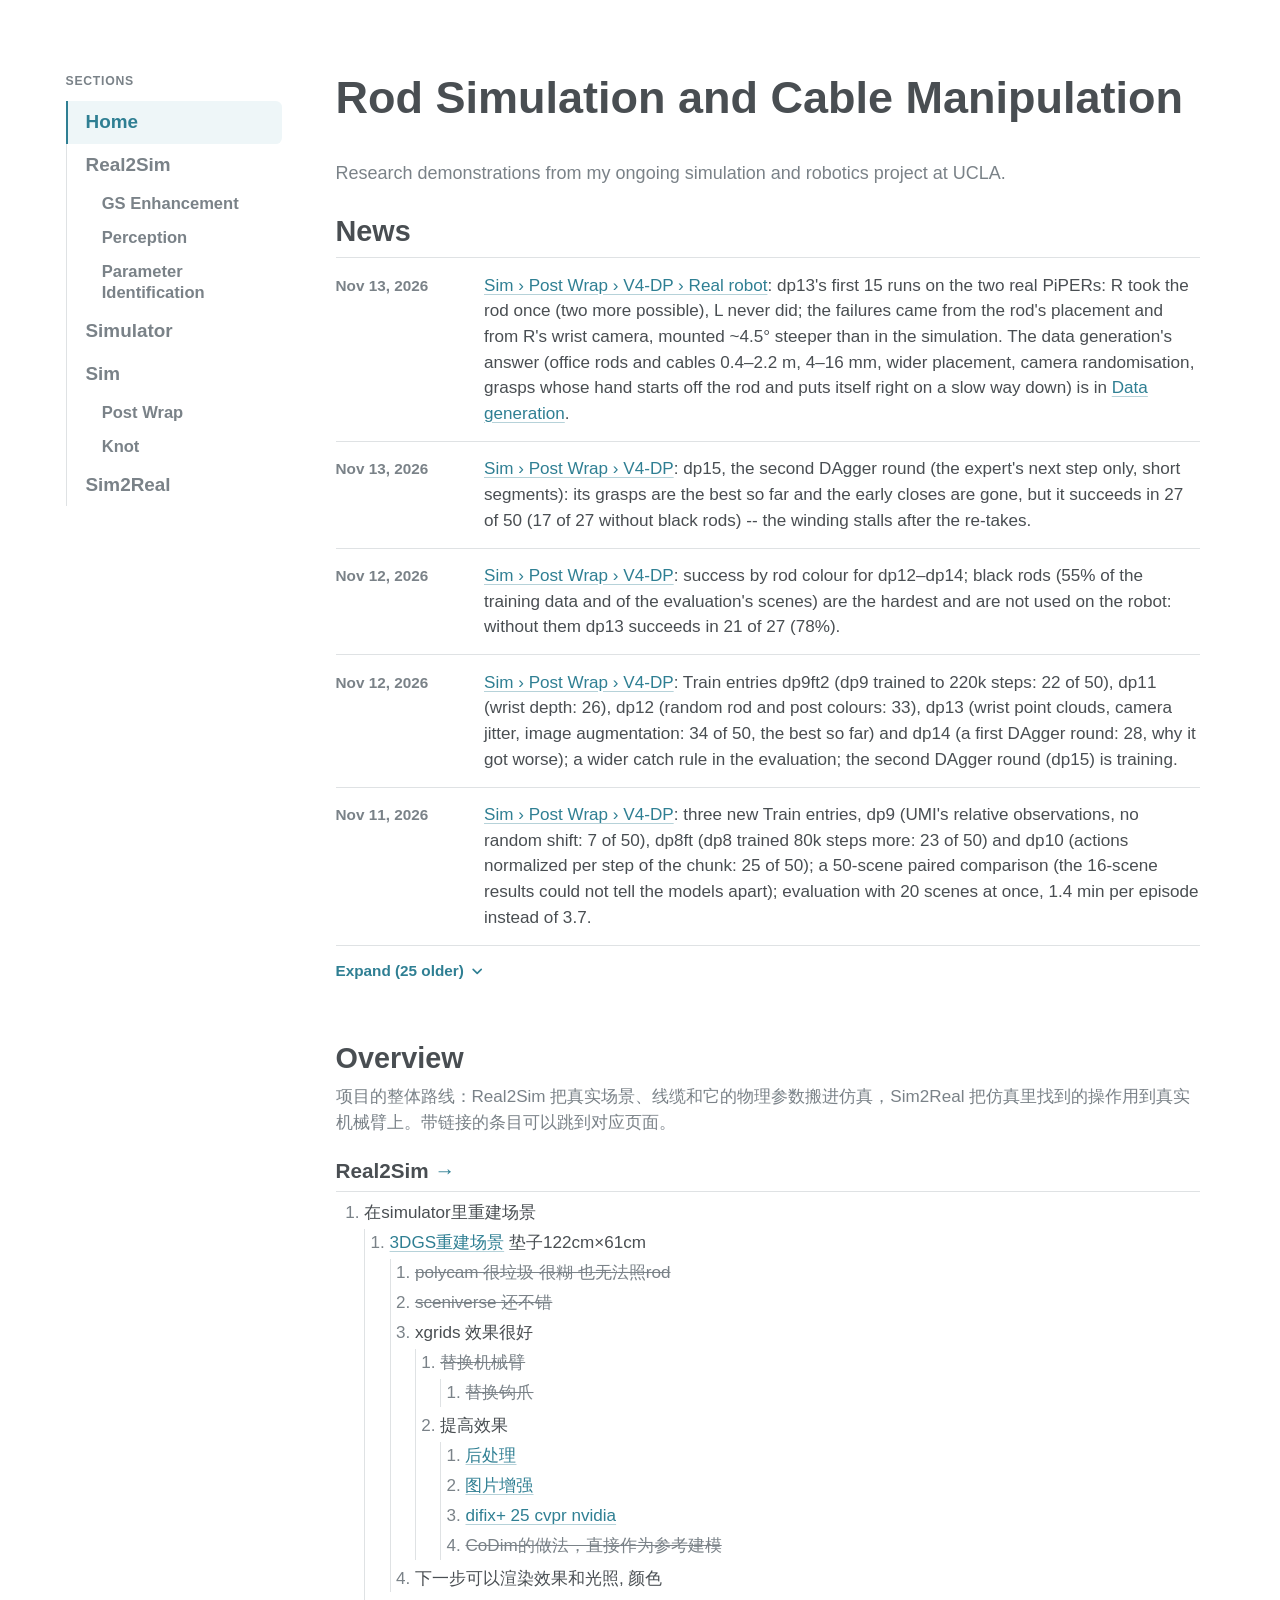
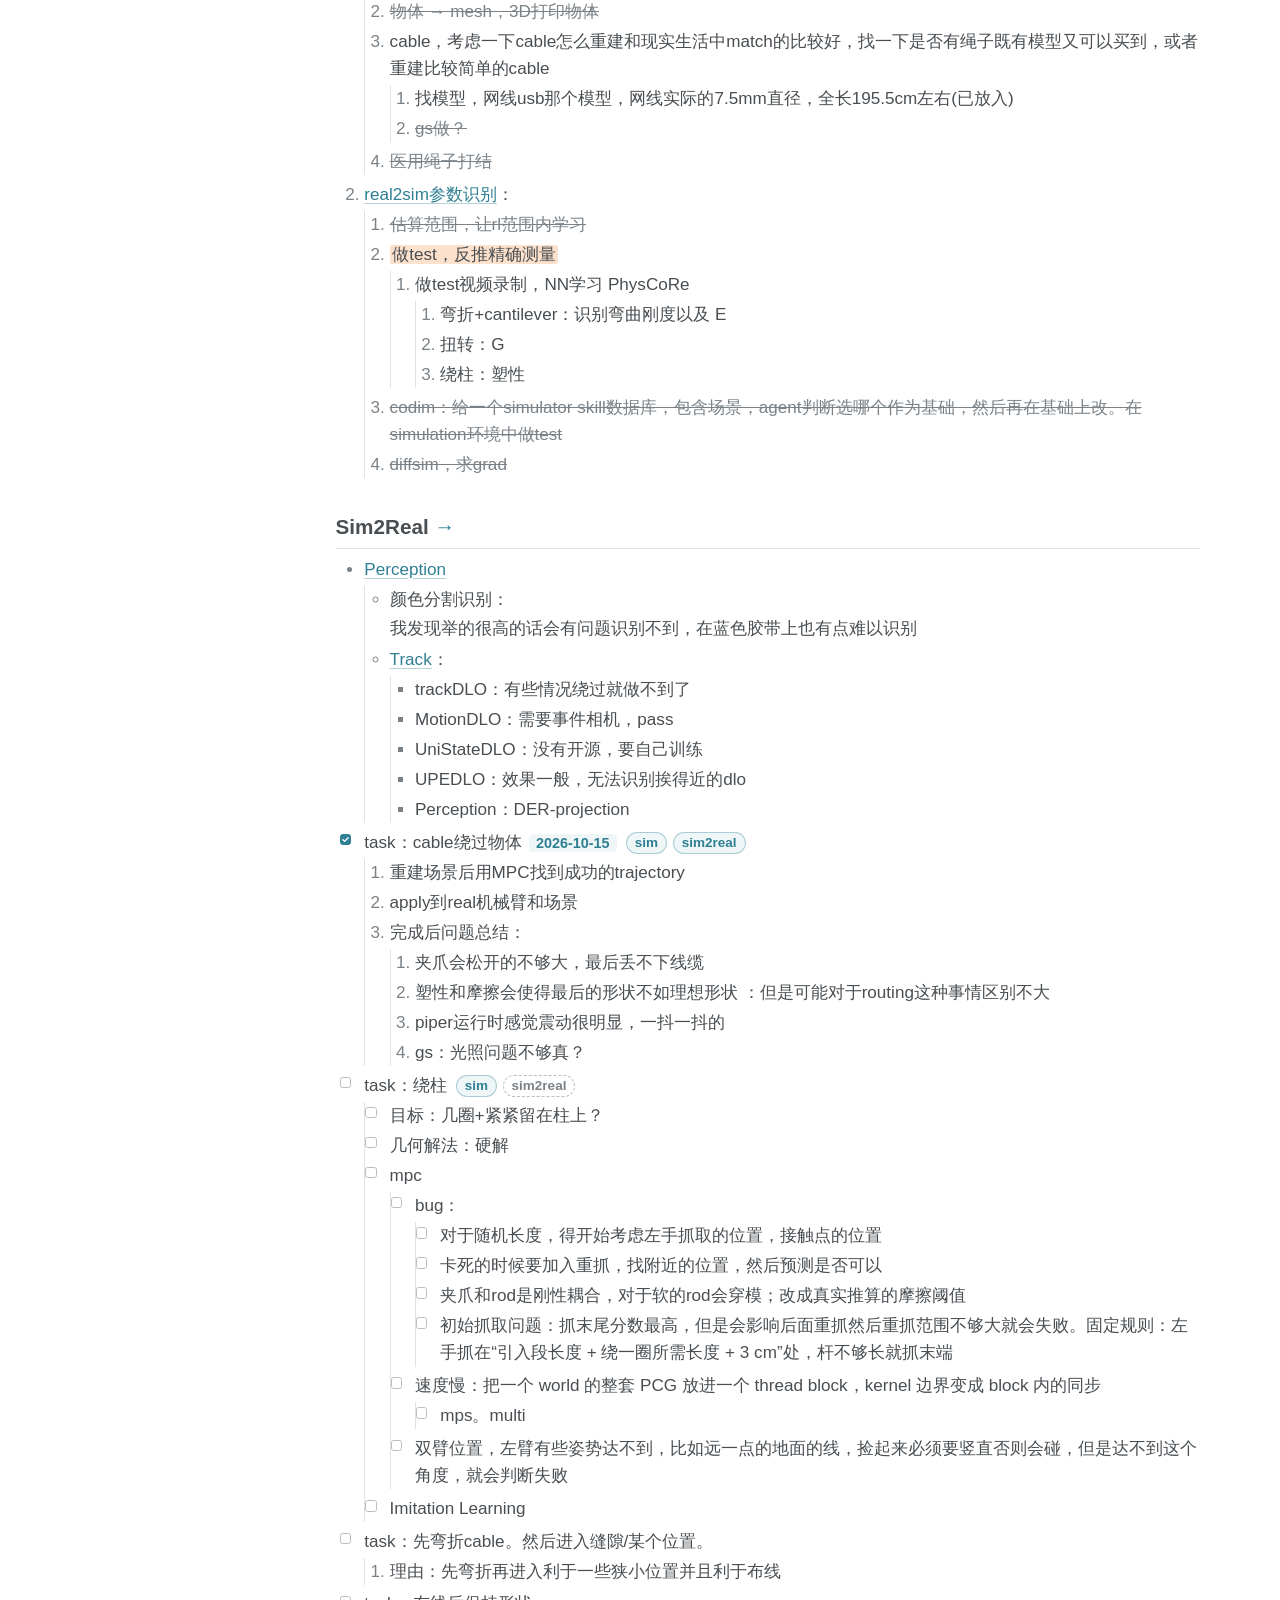
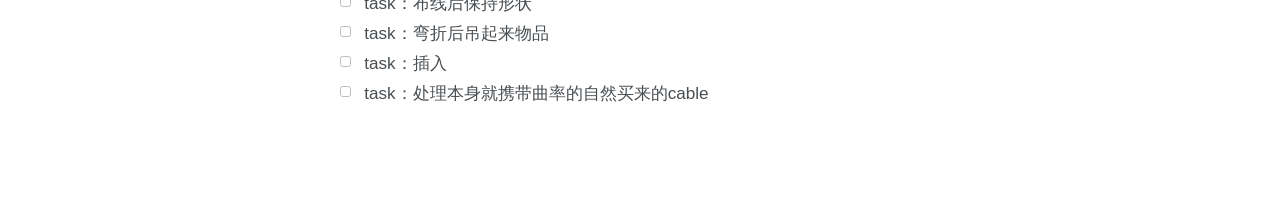
==== index.html @ edbe940a "Post Wrap V4-DP: Real robot (dp13's first 15 runs on the PiPERs: R took the rod once, two more possi" ====
<!doctype html>
<html lang="en">
<head>
  <meta charset="utf-8">
  <meta name="viewport" content="width=device-width, initial-scale=1">
  <title>Rod Simulation and Cable Manipulation</title>
  <meta name="description" content="Research demonstrations from an ongoing simulation and robotics project at UCLA.">
  <meta name="robots" content="noindex, nofollow">
  <link rel="icon" type="image/svg+xml" href="https://yukunethanzhou.github.io/images/favicon.svg">
  <link rel="icon" type="image/png" sizes="32x32" href="https://yukunethanzhou.github.io/images/favicon-32x32.png">
  <link rel="stylesheet" href="site.css">
  <style>
    .news {
      margin: 0.5rem 0 0;
      padding: 0;
      list-style: none;
      border-top: 1px solid var(--line);
    }

    .news__item {
      display: grid;
      grid-template-columns: 7rem minmax(0, 1fr);
      column-gap: 1.25rem;
      padding: 0.8rem 0;
      border-bottom: 1px solid var(--line);
    }

    .news__date {
      color: var(--text-light);
      font-size: 0.85rem;
      font-weight: 600;
      line-height: 1.75;
      white-space: nowrap;
      font-variant-numeric: tabular-nums;
    }

    .news__text {
      margin: 0;
      font-size: 0.95rem;
    }

    .news__text a {
      color: var(--accent);
      text-decoration: underline;
      text-decoration-color: color-mix(in srgb, var(--accent) 35%, transparent);
      text-underline-offset: 0.15em;
    }

    .news__text a:hover {
      text-decoration-color: currentColor;
    }

    .news__text a:focus-visible {
      outline: 2px solid var(--accent);
      outline-offset: 2px;
    }

    @media (max-width: 599px) {
      .news__item {
        grid-template-columns: minmax(0, 1fr);
        row-gap: 0.1rem;
      }
    }

    /* the newest five show; the script at the end adds the Expand button for the rest */
    .news.is-collapsed .news__item:nth-child(n+6) {
      display: none;
    }

    .news__toggle {
      display: inline-flex;
      align-items: center;
      gap: 0.35rem;
      margin-top: 0.6rem;
      padding: 0.2rem 0;
      color: var(--accent);
      font: inherit;
      font-size: 0.85rem;
      font-weight: 600;
      background: none;
      border: 0;
      cursor: pointer;
    }

    .news__toggle[hidden] {
      display: none;
    }

    .news__toggle:hover {
      text-decoration: underline;
      text-underline-offset: 0.15em;
    }

    .news__toggle:focus-visible {
      outline: 2px solid var(--accent);
      outline-offset: 2px;
      border-radius: 0.2rem;
    }

    .news__toggle svg {
      width: 0.8rem;
      height: 0.8rem;
      transition: transform 0.15s ease;
    }

    .news__toggle[aria-expanded="true"] svg {
      transform: rotate(180deg);
    }

    .page-section + .page-section {
      margin-top: 3rem;
    }

    /* Overview: the project plan as a nested outline; items with a page link to it */

    .overview__lead {
      margin: 0 0 1.25rem;
      color: var(--text-light);
      font-size: 0.95rem;
    }

    .overview__phase {
      margin: 0 0 0.4rem;
      padding-bottom: 0.35rem;
      font-size: 1.15rem;
      line-height: 1.3;
      border-bottom: 1px solid var(--line);
    }

    .overview__phase a {
      color: inherit;
      text-decoration: none;
    }

    .overview__phase a::after {
      content: " \2192";
      color: var(--accent);
    }

    .overview__phase a:hover {
      color: var(--accent);
    }

    .overview__phase + .overview__tree {
      margin-bottom: 2rem;
    }

    .overview__tree {
      font-size: 0.95rem;
      line-height: 1.6;
    }

    .overview__tree ol,
    .overview__tree ul {
      margin: 0;
      padding-left: 1.6rem;
    }

    /* nested levels hang from their parent's text, with a guide line */
    .overview__tree li > ol,
    .overview__tree li > ul {
      margin: 0.15rem 0 0.3rem;
      padding-left: 1.35rem;
      border-left: 1px solid var(--line);
    }

    .overview__tree li {
      margin: 0.15rem 0;
    }

    .overview__tree li::marker {
      color: var(--text-light);
      font-variant-numeric: tabular-nums;
    }

    .overview__tree .task {
      position: relative;
      list-style: none;
    }

    .task__check {
      -webkit-appearance: none;
      appearance: none;
      position: absolute;
      top: 0.4em;
      left: -1.35rem;
      width: 0.85em;
      height: 0.85em;
      margin: 0;
      background: var(--bg);
      border: 1.5px solid var(--line-strong);
      border-radius: 0.2em;
    }

    .task__check:checked {
      background: var(--accent) url("data:image/svg+xml,%3Csvg xmlns='http://www.w3.org/2000/svg' viewBox='0 0 12 12'%3E%3Cpath d='M2.5 6.2l2.3 2.3 4.7-4.9' fill='none' stroke='%23fff' stroke-width='1.8' stroke-linecap='round' stroke-linejoin='round'/%3E%3C/svg%3E") center / 100% no-repeat;
      border-color: var(--accent);
    }

    .task__date {
      margin-left: 0.4rem;
      padding: 0.05rem 0.4rem;
      color: var(--accent);
      background: var(--accent-soft);
      border-radius: 0.25rem;
      font-size: 0.8rem;
      font-weight: 600;
      white-space: nowrap;
      font-variant-numeric: tabular-nums;
    }

    .overview__tree s {
      color: var(--text-light);
    }

    .overview__tree mark {
      padding: 0 0.15em;
      color: inherit;
      background: rgba(240, 107, 5, 0.2);
      border-radius: 0.15em;
    }

    .overview__tree a {
      color: var(--accent);
      text-decoration: underline;
      text-decoration-color: color-mix(in srgb, var(--accent) 35%, transparent);
      text-underline-offset: 0.15em;
    }

    .overview__tree a:hover {
      text-decoration-color: currentColor;
    }

    /* where a task shows up on the site: a linked tag, or a dashed one with no page yet */
    .overview__tags {
      display: inline-flex;
      gap: 0.3rem;
      margin-left: 0.5rem;
      vertical-align: 0.05em;
    }

    .overview__tree .overview__tag {
      padding: 0 0.45rem;
      color: var(--text-light);
      font-size: 0.75rem;
      font-weight: 600;
      line-height: 1.5;
      text-decoration: none;
      border: 1px dashed var(--line-strong);
      border-radius: 999px;
    }

    .overview__tree a.overview__tag {
      color: var(--accent);
      background: var(--accent-soft);
      border: 1px solid color-mix(in srgb, var(--accent) 35%, transparent);
    }

    .overview__tree a.overview__tag:hover {
      border-color: var(--accent);
    }

    .overview__note {
      margin: 0.1rem 0 0.2rem;
    }

    .overview__phase a:focus-visible,
    .overview__tree a:focus-visible {
      outline: 2px solid var(--accent);
      outline-offset: 2px;
    }

    @media (prefers-color-scheme: dark) {
      .task__check:checked {
        background-image: url("data:image/svg+xml,%3Csvg xmlns='http://www.w3.org/2000/svg' viewBox='0 0 12 12'%3E%3Cpath d='M2.5 6.2l2.3 2.3 4.7-4.9' fill='none' stroke='%231d1f21' stroke-width='1.8' stroke-linecap='round' stroke-linejoin='round'/%3E%3C/svg%3E");
      }

      .overview__tree mark {
        background: rgba(240, 107, 5, 0.3);
      }
    }

    @media (max-width: 599px) {
      .overview__tree ol,
      .overview__tree ul {
        padding-left: 1.4rem;
      }

      .overview__tree li > ol,
      .overview__tree li > ul {
        padding-left: 1.15rem;
      }
    }
  </style>
  <script>
    // the sections used to be anchors on this one page; send old links to their own pages
    (function () {
      var moved = {
        "#sim2real": "sim2real.html",
        "#hessian-convergence": "post-wrap.html#hessian-convergence",
        "#gs-optimization": "gs-enhancement.html",
        "#simulator": "simulator.html"
      };
      if (moved[location.hash]) {
        location.replace(moved[location.hash]);
      }
    })();
  </script>
</head>
<body>
  <div class="site-bar">
    <button type="button" class="site-bar__menu" aria-controls="site-nav" aria-expanded="false" aria-label="Open sections">
      <svg viewBox="0 0 20 20" aria-hidden="true" focusable="false"><path d="M3 5.5h14M3 10h14M3 14.5h14" fill="none" stroke="currentColor" stroke-width="1.8" stroke-linecap="round"/></svg>
    </button>
    <span class="site-bar__title">Home</span>
  </div>
  <div class="site-scrim"></div>

  <div class="standalone-project">
    <nav class="site-nav" id="site-nav" aria-label="Sections">
      <div class="site-nav__head">
        <span class="site-nav__label">Sections</span>
        <button type="button" class="site-nav__close" aria-label="Close sections">
          <svg viewBox="0 0 20 20" aria-hidden="true" focusable="false"><path d="M5 5l10 10M15 5L5 15" fill="none" stroke="currentColor" stroke-width="1.8" stroke-linecap="round"/></svg>
        </button>
      </div>
      <ul class="site-nav__list">
        <li><a class="site-nav__link" href="index.html" aria-current="page">Home</a></li>
        <li>
          <a class="site-nav__link" href="gs-enhancement.html">Real2Sim</a>
          <ul class="site-nav__sub">
            <li><a class="site-nav__link site-nav__link--sub" href="gs-enhancement.html">GS Enhancement</a></li>
            <li><a class="site-nav__link site-nav__link--sub" href="perception.html">Perception</a></li>
            <li><a class="site-nav__link site-nav__link--sub" href="parameter-identification.html">Parameter Identification</a></li>
          </ul>
        </li>
        <li><a class="site-nav__link" href="simulator.html">Simulator</a></li>
        <li>
          <a class="site-nav__link" href="sim.html">Sim</a>
          <ul class="site-nav__sub">
            <li>
              <a class="site-nav__link site-nav__link--sub" href="post-wrap.html">Post Wrap</a>
              <ul class="site-nav__sub site-nav__sub--deep">
                <li><a class="site-nav__link site-nav__link--deep" href="post-wrap.html#mpc">MPC</a></li>
                <li>
                  <a class="site-nav__link site-nav__link--deep" href="post-wrap.html#imitation-learning">Imitation Learning</a>
                  <ul class="site-nav__sub site-nav__sub--deeper" lang="zh-CN">
                    <li><a class="site-nav__link site-nav__link--deeper" href="post-wrap.html#il-scripted">脚本做法</a></li>
                    <li><a class="site-nav__link site-nav__link--deeper" href="post-wrap.html#il-v0">V0</a></li>
                    <li><a class="site-nav__link site-nav__link--deeper" href="post-wrap.html#il-v1">V1-纯感知版</a></li>
                    <li><a class="site-nav__link site-nav__link--deeper" href="post-wrap.html#il-v2">V2-双臂相机</a></li>
                    <li><a class="site-nav__link site-nav__link--deeper" href="post-wrap.html#il-v3">V3-pi0.5</a></li>
                    <li><a class="site-nav__link site-nav__link--deeper" href="post-wrap.html#il-v4-dp">V4-DP</a></li>
                  </ul>
                </li>
              </ul>
            </li>
            <li>
              <a class="site-nav__link site-nav__link--sub" href="knot.html">Knot</a>
              <ul class="site-nav__sub site-nav__sub--deep">
                <li><a class="site-nav__link site-nav__link--deep" href="knot.html#scripted-expert">Scripted Expert</a></li>
              </ul>
            </li>
          </ul>
        </li>
        <li><a class="site-nav__link" href="sim2real.html">Sim2Real</a></li>
      </ul>
    </nav>

    <main id="main">
      <header class="standalone-project__header">
        <h1>Rod Simulation and Cable Manipulation</h1>
      </header>

      <p class="media-page__intro">Research demonstrations from my ongoing simulation and robotics project at UCLA.</p>

      <section class="page-section" id="news" aria-labelledby="news-title">
        <h2 class="page-section__title" id="news-title">News</h2>
        <!-- Newest first: one short entry (date + what changed) for every commit to this site.
             Only the newest five show until Expand is clicked; nothing needs moving by hand. -->
        <ul class="news" id="news-list">
          <li class="news__item">
            <time class="news__date" datetime="2026-11-13">Nov 13, 2026</time>
            <p class="news__text"><a href="post-wrap.html#dp-real">Sim › Post Wrap › V4-DP › Real robot</a>: dp13's first 15 runs on the two real PiPERs: R took the rod once (two more possible), L never did; the failures came from the rod's placement and from R's wrist camera, mounted ~4.5° steeper than in the simulation. The data generation's answer (office rods and cables 0.4–2.2 m, 4–16 mm, wider placement, camera randomisation, grasps whose hand starts off the rod and puts itself right on a slow way down) is in <a href="post-wrap.html#dp-data-real">Data generation</a>.</p>
          </li>
          <li class="news__item">
            <time class="news__date" datetime="2026-11-13">Nov 13, 2026</time>
            <p class="news__text"><a href="post-wrap.html#il-v4-dp">Sim › Post Wrap › V4-DP</a>: dp15, the second DAgger round (the expert's next step only, short segments): its grasps are the best so far and the early closes are gone, but it succeeds in 27 of 50 (17 of 27 without black rods) -- the winding stalls after the re-takes.</p>
          </li>
          <li class="news__item">
            <time class="news__date" datetime="2026-11-12">Nov 12, 2026</time>
            <p class="news__text"><a href="post-wrap.html#il-v4-dp">Sim › Post Wrap › V4-DP</a>: success by rod colour for dp12–dp14; black rods (55% of the training data and of the evaluation's scenes) are the hardest and are not used on the robot: without them dp13 succeeds in 21 of 27 (78%).</p>
          </li>
          <li class="news__item">
            <time class="news__date" datetime="2026-11-12">Nov 12, 2026</time>
            <p class="news__text"><a href="post-wrap.html#il-v4-dp">Sim › Post Wrap › V4-DP</a>: Train entries dp9ft2 (dp9 trained to 220k steps: 22 of 50), dp11 (wrist depth: 26), dp12 (random rod and post colours: 33), dp13 (wrist point clouds, camera jitter, image augmentation: 34 of 50, the best so far) and dp14 (a first DAgger round: 28, why it got worse); a wider catch rule in the evaluation; the second DAgger round (dp15) is training.</p>
          </li>
          <li class="news__item">
            <time class="news__date" datetime="2026-11-11">Nov 11, 2026</time>
            <p class="news__text"><a href="post-wrap.html#il-v4-dp">Sim › Post Wrap › V4-DP</a>: three new Train entries, dp9 (UMI's relative observations, no random shift: 7 of 50), dp8ft (dp8 trained 80k steps more: 23 of 50) and dp10 (actions normalized per step of the chunk: 25 of 50); a 50-scene paired comparison (the 16-scene results could not tell the models apart); evaluation with 20 scenes at once, 1.4 min per episode instead of 3.7.</p>
          </li>
          <li class="news__item">
            <time class="news__date" datetime="2026-11-11">Nov 11, 2026</time>
            <p class="news__text"><a href="post-wrap.html#il-v4-dp">Sim › Post Wrap › V4-DP</a>, Eval speed-up: the policy server now answers the queries that wait together in one batched denoising (the 16 simulations are independent of each other), 6.5× the queries per second in a 16-client load test.</p>
          </li>
          <li class="news__item">
            <time class="news__date" datetime="2026-11-11">Nov 11, 2026</time>
            <p class="news__text"><a href="post-wrap.html#il-v4-dp">Sim › Post Wrap › V4-DP</a>: dp8 (a wrist-camera aux task, where the rod is in each hand's frame: 4 of 16), the evaluation's new solver (one Newton kernel, the band factored in 4 parallel parts, an H100: 32% faster per process, while the policy server now sets the pace), and the banded PCG note now explains the parallel factorization.</p>
          </li>
          <li class="news__item">
            <time class="news__date" datetime="2026-11-10">Nov 10, 2026</time>
            <p class="news__text"><a href="post-wrap.html#il-v4-dp">Sim › Post Wrap › V4-DP</a>: two new Train entries, dp7 (actions as poses relative to each hand, a camera on the post, the coil's turns as an aux task: 4 of 16 scenes wound) and dp7ft (60k steps more: 7 of 16), and their rows in the Eval comparison.</p>
          </li>
          <li class="news__item">
            <time class="news__date" datetime="2026-11-09">Nov 9, 2026</time>
            <p class="news__text"><a href="post-wrap.html#il-v4-dp">Sim › Post Wrap › V4-DP</a> now reads Data generation → Train → Eval, each with its speed-ups as an expandable entry; click fused PCG or banded PCG for a short note on the two solvers.</p>
          </li>
          <li class="news__item">
            <time class="news__date" datetime="2026-11-09">Nov 9, 2026</time>
            <p class="news__text"><a href="post-wrap.html#il-v4-dp">Sim › Post Wrap › V4-DP</a>: what made training about 3× faster per step, and a new list of simulator speed-ups for data generation and evaluation (evaluation now on the same banded PCG solver as the data).</p>
          </li>
          <li class="news__item">
            <time class="news__date" datetime="2026-11-09">Nov 9, 2026</time>
            <p class="news__text"><a href="post-wrap.html#il-v4-dp">Sim › Post Wrap › V4-DP</a>: results of dp5ft (dp5 trained 40k steps more, 160k in all): 2 of 16 scenes wound, the same as at 120k, with better table grasps and fewer slips.</p>
          </li>
          <li class="news__item">
            <time class="news__date" datetime="2026-11-09">Nov 9, 2026</time>
            <p class="news__text">The section nav lists the Imitation Learning versions under <a href="post-wrap.html#imitation-learning">Sim › Post Wrap</a>, from the scripted expert to V4-DP, each one click away.</p>
          </li>
          <li class="news__item">
            <time class="news__date" datetime="2026-11-09">Nov 9, 2026</time>
            <p class="news__text"><a href="post-wrap.html">Sim › Post Wrap</a>: the V4-DP Train entries now give each run's data generation and training times.</p>
          </li>
          <li class="news__item">
            <time class="news__date" datetime="2026-11-09">Nov 9, 2026</time>
            <p class="news__text"><a href="post-wrap.html">Sim › Post Wrap</a>: Imitation Learning adds V4-DP (Diffusion Policy) with a Train list of its five runs, each opening into a table of its data, inputs, outputs, training and results, and a comparison of the results.</p>
          </li>
          <li class="news__item">
            <time class="news__date" datetime="2026-10-29">Oct 29, 2026</time>
            <p class="news__text">New <a href="parameter-identification.html">Real2Sim › Parameter Identification</a> page: the springback experiment for the plastic yield curvature κ<sub>s</sub> (rods, posts, cameras, timeline and the 48 trials) and the method (shape measurement, per-point springback, FEMU with DER).</p>
          </li>
          <li class="news__item">
            <time class="news__date" datetime="2026-10-29">Oct 29, 2026</time>
            <p class="news__text"><a href="post-wrap.html">Post Wrap</a>: NN is renamed <a href="post-wrap.html#imitation-learning">Imitation Learning</a>. While the page is open, the menu lists its two sections, MPC and Imitation Learning, under Post Wrap.</p>
          </li>
          <li class="news__item">
            <time class="news__date" datetime="2026-10-29">Oct 29, 2026</time>
            <p class="news__text">New <a href="post-wrap.html">Sim › Post Wrap</a> page. MPC: the post wrap videos, the Hessian convergence chart and the MPC notes, moved from Sim. NN: the decision network that chooses the wrapping primitives, with its architecture diagram, data, inputs, outputs and results.</p>
          </li>
          <li class="news__item">
            <time class="news__date" datetime="2026-10-28">Oct 28, 2026</time>
            <p class="news__text"><a href="perception.html#track">Perception</a>: the videos are grouped under Track. In the <a href="#overview">Overview</a>, the routing task gets sim / sim2real tags, Perception and Track link to that page, and 图片增强 opens the supplementary capture comparison.</p>
          </li>
          <li class="news__item">
            <time class="news__date" datetime="2026-10-28">Oct 28, 2026</time>
            <p class="news__text">News shows the newest five, with the rest behind Expand. The <a href="#overview">Overview</a> adds Perception under Sim2Real and sim / sim2real tags on the post wrap task, and <a href="post-wrap.html">Sim › Post Wrap</a> lists the control plan.</p>
          </li>
          <li class="news__item">
            <time class="news__date" datetime="2026-10-28">Oct 28, 2026</time>
            <p class="news__text">The rod self-contact Hessian convergence chart moved from Sim2Real to <a href="post-wrap.html#hessian-convergence">Sim › Post Wrap</a>.</p>
          </li>
          <li class="news__item">
            <time class="news__date" datetime="2026-10-28">Oct 28, 2026</time>
            <p class="news__text">Videos are now smaller, two per row. The two-turn post wrap is removed from <a href="post-wrap.html">Sim › Post Wrap</a>.</p>
          </li>
          <li class="news__item">
            <time class="news__date" datetime="2026-10-28">Oct 28, 2026</time>
            <p class="news__text"><a href="sim2real.html#simple-routing">Sim2Real › Simple Routing</a>: sim vs. real video of the action sequence generated in sim, run directly on the real arm. <a href="sim.html">Sim</a> is now grouped into Post Wrap (with a new coil-collision failure), Simple Routing (the updated three-obstacle MPC video, moved from Sim2Real) and Basic Operations.</p>
          </li>
          <li class="news__item">
            <time class="news__date" datetime="2026-10-28">Oct 28, 2026</time>
            <p class="news__text">New <a href="#overview">Overview</a> below the news: the plan for Real2Sim and Sim2Real, with links to the pages that show each part.</p>
          </li>
          <li class="news__item">
            <time class="news__date" datetime="2026-10-16">Oct 16, 2026</time>
            <p class="news__text"><a href="perception.html">Perception</a>: DER_projection is now a video with a top view comparing it with TrackDLO and UPETrack.</p>
          </li>
          <li class="news__item">
            <time class="news__date" datetime="2026-10-16">Oct 16, 2026</time>
            <p class="news__text">New <a href="sim.html">Sim</a> page with one- and two-turn MPC post wraps (the PiPER and Franka tasks moved there from Simulator), and a new <a href="perception.html">Real2Sim › Perception</a> page: DER_projection, TrackDLO, and TrackDLO vs. UPETrack on a cable wound around a mug.</p>
          </li>
          <li class="news__item">
            <time class="news__date" datetime="2026-10-14">Oct 14, 2026</time>
            <p class="news__text">New Home page with these updates. The sections are now <a href="gs-enhancement.html">Real2Sim › GS Enhancement</a> (formerly GS Optimization), <a href="simulator.html">Simulator</a> and <a href="sim2real.html">Sim2Real</a>.</p>
          </li>
          <li class="news__item">
            <time class="news__date" datetime="2026-10-12">Oct 12, 2026</time>
            <p class="news__text">Each section now has its own page, listed in the menu on the left.</p>
          </li>
          <li class="news__item">
            <time class="news__date" datetime="2026-10-11">Oct 11, 2026</time>
            <p class="news__text"><a href="post-wrap.html#hessian-convergence">Sim2Real</a>: chart of how rod self-contact converges with the full contact Hessian vs. dropping its off-diagonal blocks.</p>
          </li>
          <li class="news__item">
            <time class="news__date" datetime="2026-10-06">Oct 6, 2026</time>
            <p class="news__text"><a href="sim2real.html">Sim2Real</a>: video of MPC shape control around three obstacles in the Difix3D+ GS scene.</p>
          </li>
          <li class="news__item">
            <time class="news__date" datetime="2026-10-05">Oct 5, 2026</time>
            <p class="news__text"><a href="gs-enhancement.html">GS Enhancement</a>: post-processing, supplementary capture and Difix3D+, each compared with the original 3DGS scan of the lab table.</p>
          </li>
        </ul>
        <button type="button" class="news__toggle" aria-controls="news-list" aria-expanded="false" hidden>
          <span class="news__toggle-text">Expand</span>
          <svg viewBox="0 0 16 16" aria-hidden="true" focusable="false"><path d="M3.5 6l4.5 4.5L12.5 6" fill="none" stroke="currentColor" stroke-width="1.8" stroke-linecap="round" stroke-linejoin="round"/></svg>
        </button>
      </section>

      <section class="page-section" id="overview" aria-labelledby="overview-title">
        <h2 class="page-section__title" id="overview-title">Overview</h2>
        <div lang="zh-CN">
          <p class="overview__lead">项目的整体路线：Real2Sim 把真实场景、线缆和它的物理参数搬进仿真，Sim2Real 把仿真里找到的操作用到真实机械臂上。带链接的条目可以跳到对应页面。</p>

          <h3 class="overview__phase"><a href="gs-enhancement.html">Real2Sim</a></h3>
          <div class="overview__tree">
            <ol>
              <li>在simulator里重建场景
                <ol>
                  <li><a href="gs-enhancement.html">3DGS重建场景</a> 垫子122cm×61cm
                    <ol>
                      <li><s>polycam 很垃圾 很糊 也无法照rod</s></li>
                      <li><s>sceniverse 还不错</s></li>
                      <li>xgrids 效果很好
                        <ol>
                          <li><s>替换机械臂</s>
                            <ol>
                              <li><s>替换钩爪</s></li>
                            </ol>
                          </li>
                          <li>提高效果
                            <ol>
                              <li><a href="gs-enhancement.html#gs-opt-postfx">后处理</a></li>
                              <li><a href="gs-enhancement.html#gs-opt-capture">图片增强</a></li>
                              <li><a href="gs-enhancement.html#gs-opt-difix">difix+ 25 cvpr nvidia</a></li>
                              <li><s>CoDim的做法，直接作为参考建模</s></li>
                            </ol>
                          </li>
                        </ol>
                      </li>
                      <li>下一步可以渲染效果和光照, 颜色</li>
                    </ol>
                  </li>
                  <li><s>物体 → mesh，3D打印物体</s></li>
                  <li>cable，考虑一下cable怎么重建和现实生活中match的比较好，找一下是否有绳子既有模型又可以买到，或者重建比较简单的cable
                    <ol>
                      <li>找模型，网线usb那个模型，网线实际的7.5mm直径，全长195.5cm左右(已放入)</li>
                      <li><s>gs做？</s></li>
                    </ol>
                  </li>
                  <li><s>医用绳子打结</s></li>
                </ol>
              </li>
              <li><a href="parameter-identification.html">real2sim参数识别</a>：
                <ol>
                  <li><s>估算范围，让rl范围内学习</s></li>
                  <li><mark>做test，反推精确测量</mark>
                    <ol>
                      <li>做test视频录制，NN学习 PhysCoRe
                        <ol>
                          <li>弯折+cantilever：识别弯曲刚度以及 E</li>
                          <li>扭转：G</li>
                          <li>绕柱：塑性</li>
                        </ol>
                      </li>
                    </ol>
                  </li>
                  <li><s>codim：给一个simulator skill数据库，包含场景，agent判断选哪个作为基础，然后再在基础上改。在simulation环境中做test</s></li>
                  <li><s>diffsim，求grad</s></li>
                </ol>
              </li>
            </ol>
          </div>

          <h3 class="overview__phase"><a href="sim2real.html">Sim2Real</a></h3>
          <div class="overview__tree">
            <ul>
              <li><a href="perception.html">Perception</a>
                <ul>
                  <li>颜色分割识别：
                    <p class="overview__note">我发现举的很高的话会有问题识别不到，在蓝色胶带上也有点难以识别</p>
                  </li>
                  <li><a href="perception.html#track">Track</a>：
                    <ul>
                      <li>trackDLO：有些情况绕过就做不到了</li>
                      <li>MotionDLO：需要事件相机，pass</li>
                      <li>UniStateDLO：没有开源，要自己训练</li>
                      <li>UPEDLO：效果一般，无法识别挨得近的dlo</li>
                      <li>Perception：DER-projection</li>
                    </ul>
                  </li>
                </ul>
              </li>
              <li class="task"><input type="checkbox" class="task__check" checked disabled aria-label="已完成">task：cable绕过物体<time class="task__date" datetime="2026-10-15">2026-10-15</time><span class="overview__tags"><a class="overview__tag" href="sim.html#simple-routing">sim</a><a class="overview__tag" href="sim2real.html#simple-routing">sim2real</a></span>
                <ol>
                  <li>重建场景后用MPC找到成功的trajectory</li>
                  <li>apply到real机械臂和场景</li>
                  <li>完成后问题总结：
                    <ol>
                      <li>夹爪会松开的不够大，最后丢不下线缆</li>
                      <li>塑性和摩擦会使得最后的形状不如理想形状 ：但是可能对于routing这种事情区别不大</li>
                      <li>piper运行时感觉震动很明显，一抖一抖的</li>
                      <li>gs：光照问题不够真？</li>
                    </ol>
                  </li>
                </ol>
              </li>
              <li class="task"><input type="checkbox" class="task__check" disabled aria-label="未完成">task：绕柱<span class="overview__tags"><a class="overview__tag" href="post-wrap.html">sim</a><span class="overview__tag" title="暂无页面">sim2real</span></span>
                <ul>
                  <li class="task"><input type="checkbox" class="task__check" disabled aria-label="未完成">目标：几圈+紧紧留在柱上？</li>
                  <li class="task"><input type="checkbox" class="task__check" disabled aria-label="未完成">几何解法：硬解</li>
                  <li class="task"><input type="checkbox" class="task__check" disabled aria-label="未完成">mpc
                    <ul>
                      <li class="task"><input type="checkbox" class="task__check" disabled aria-label="未完成">bug：
                        <ul>
                          <li class="task"><input type="checkbox" class="task__check" disabled aria-label="未完成">对于随机长度，得开始考虑左手抓取的位置，接触点的位置</li>
                          <li class="task"><input type="checkbox" class="task__check" disabled aria-label="未完成">卡死的时候要加入重抓，找附近的位置，然后预测是否可以</li>
                          <li class="task"><input type="checkbox" class="task__check" disabled aria-label="未完成">夹爪和rod是刚性耦合，对于软的rod会穿模；改成真实推算的摩擦阈值</li>
                          <li class="task"><input type="checkbox" class="task__check" disabled aria-label="未完成">初始抓取问题：抓末尾分数最高，但是会影响后面重抓然后重抓范围不够大就会失败。固定规则：左手抓在“引入段长度 + 绕一圈所需长度 + 3 cm”处，杆不够长就抓末端</li>
                        </ul>
                      </li>
                      <li class="task"><input type="checkbox" class="task__check" disabled aria-label="未完成">速度慢：把一个 world 的整套 PCG 放进一个 thread block，kernel 边界变成 block 内的同步
                        <ul>
                          <li class="task"><input type="checkbox" class="task__check" disabled aria-label="未完成">mps。multi</li>
                        </ul>
                      </li>
                      <li class="task"><input type="checkbox" class="task__check" disabled aria-label="未完成">双臂位置，左臂有些姿势达不到，比如远一点的地面的线，捡起来必须要竖直否则会碰，但是达不到这个角度，就会判断失败</li>
                    </ul>
                  </li>
                  <li class="task"><input type="checkbox" class="task__check" disabled aria-label="未完成">Imitation Learning</li>
                </ul>
              </li>
              <li class="task"><input type="checkbox" class="task__check" disabled aria-label="未完成">task：先弯折cable。然后进入缝隙/某个位置。
                <ol>
                  <li>理由：先弯折再进入利于一些狭小位置并且利于布线</li>
                </ol>
              </li>
              <li class="task"><input type="checkbox" class="task__check" disabled aria-label="未完成">task：布线后保持形状</li>
              <li class="task"><input type="checkbox" class="task__check" disabled aria-label="未完成">task：弯折后吊起来物品</li>
              <li class="task"><input type="checkbox" class="task__check" disabled aria-label="未完成">task：插入</li>
              <li class="task"><input type="checkbox" class="task__check" disabled aria-label="未完成">task：处理本身就携带曲率的自然买来的cable</li>
            </ul>
          </div>
        </div>
      </section>
    </main>
  </div>

  <script src="site.js"></script>
  <script>
    // News: the newest five, the rest behind the Expand button
    (function () {
      var list = document.getElementById("news-list");
      var toggle = document.querySelector(".news__toggle");
      var label = toggle.querySelector(".news__toggle-text");
      var older = list.children.length - 5;
      if (older <= 0) {
        return;
      }

      function setExpanded(expanded) {
        list.classList.toggle("is-collapsed", !expanded);
        toggle.setAttribute("aria-expanded", expanded ? "true" : "false");
        label.textContent = expanded ? "Collapse" : "Expand (" + older + " older)";
      }

      setExpanded(false);
      toggle.hidden = false;
      toggle.addEventListener("click", function () {
        setExpanded(toggle.getAttribute("aria-expanded") !== "true");
      });
    })();
  </script>
</body>
</html>
---- site.css ----
/* Shared by every page of the site. */

:root {
  --text: #494e52;
  --text-light: #7a8288;
  --border: #f2f3f3;
  --bg: #fff;
  --line: #dfe2e4;
  --line-strong: #b9bec2;
  --accent: #2f7f93;
  --accent-soft: #eef6f8;
  --scrim: rgba(29, 31, 33, 0.4);
  --sticky-offset: 0px;
}

@media (prefers-color-scheme: dark) {
  :root {
    --text: #e2e4e6;
    --text-light: #a0a6ab;
    --border: #3a3f44;
    --bg: #1d1f21;
    --line: #34393e;
    --line-strong: #565d63;
    --accent: #52adc8;
    --accent-soft: #1e3138;
    --scrim: rgba(0, 0, 0, 0.6);
  }
}

*,
*::before,
*::after {
  box-sizing: border-box;
}

html {
  font-size: 16px;
  -webkit-text-size-adjust: 100%;
  /* short and long pages keep the same width, so the sidebar does not jump between pages */
  scrollbar-gutter: stable;
}

@media (min-width: 768px) {
  html {
    font-size: 18px;
  }
}

@media (prefers-reduced-motion: no-preference) {
  html {
    scroll-behavior: smooth;
  }
}

body {
  margin: 0;
  color: var(--text);
  background: var(--bg);
  font-family: -apple-system, ".SFNSText-Regular", "San Francisco", "Roboto", "Segoe UI", "Helvetica Neue", "Lucida Grande", Arial, sans-serif;
  line-height: 1.5;
}

[id] {
  scroll-margin-top: calc(var(--sticky-offset) + 1rem);
}

.standalone-project {
  width: calc(100% - 2rem);
  max-width: 64rem;
  margin: 0 auto;
  padding: 4rem 0;
}

.standalone-project__header,
.media-page__intro,
.media-gallery,
.page-section {
  max-width: 48rem;
  margin-right: auto;
  margin-left: auto;
}

.standalone-project__header {
  margin-bottom: 2rem;
}

.standalone-project__header h1 {
  margin: 0;
  font-size: 2.5rem;
  line-height: 1.15;
}

.media-page__intro {
  margin-top: 0;
  margin-bottom: 1.5rem;
  color: var(--text-light);
}

.page-section__kicker {
  margin: 0 0 0.15rem;
  color: var(--accent);
  font-size: 0.75rem;
  font-weight: 700;
  letter-spacing: 0.06em;
  text-transform: uppercase;
}

.page-section__title {
  margin: 0 0 0.5rem;
  font-size: 1.6rem;
  line-height: 1.2;
}

/* a titled group of media inside a page's section (e.g. Sim > Post Wrap) */

.page-subsection {
  margin: 1.5rem 0 1.25rem;
}

.page-subsection__title {
  margin: 0 0 0.9rem;
  padding-bottom: 0.35rem;
  font-size: 1.25rem;
  line-height: 1.3;
  border-bottom: 1px solid var(--line);
}

.page-subsection__lead {
  margin: -0.4rem 0 0.9rem;
  font-size: 0.95rem;
}

/* a short titled list of working notes above a subsection's media (e.g. Sim > Post Wrap > Control) */
.page-notes {
  margin: -0.2rem 0 1.25rem;
  padding-left: 0.9rem;
  font-size: 0.95rem;
  border-left: 3px solid var(--line);
}

.page-notes__title {
  margin: 0 0 0.15rem;
  font-weight: 700;
}

.page-notes ul {
  margin: 0;
  padding-left: 1.3rem;
}

.page-notes li {
  margin: 0.1rem 0;
}

.page-notes li::marker {
  color: var(--text-light);
}

/* longer notes as prose: headings, short paragraphs, lists, code names and figures (e.g. Post Wrap > NN) */
.page-prose {
  font-size: 0.95rem;
  line-height: 1.65;
}

.page-prose h4 {
  margin: 1.75rem 0 0.5rem;
  font-size: 1.1rem;
  line-height: 1.3;
}

.page-prose h4:first-child {
  margin-top: 0;
}

.page-prose h5 {
  margin: 1.2rem 0 0.3rem;
  font-size: 0.95rem;
  line-height: 1.4;
}

.page-prose p {
  margin: 0 0 0.75rem;
}

.page-prose ul,
.page-prose ol {
  margin: 0 0 0.85rem;
  padding-left: 1.3rem;
}

.page-prose ol {
  padding-left: 1.5rem;
}

.page-prose li > ul,
.page-prose li > ol {
  margin: 0.1rem 0 0.2rem;
}

.page-prose li {
  margin: 0.15rem 0;
}

.page-prose li::marker {
  color: var(--text-light);
}

.page-prose code {
  padding: 0.05em 0.3em;
  font-family: ui-monospace, SFMono-Regular, Consolas, "Liberation Mono", monospace;
  font-size: 0.86em;
  background: var(--border);
  border-radius: 0.2rem;
}

/* the notes' coloured labels: a section label (训练, 修改 ...) and a term being explained */
.page-prose__label {
  color: var(--accent);
  font-style: italic;
  font-weight: 600;
}

p.page-prose__label {
  margin-bottom: 0.25rem;
}

.page-prose__term {
  font-weight: 700;
}

/* a note or paper the notes refer to by name */
.page-prose__ref {
  color: var(--text-light);
  font-style: italic;
}

.page-prose sub {
  font-size: 0.72em;
  line-height: 0;
}

/* a small table, scrolling sideways on its own if a phone is too narrow */
.page-prose__table {
  margin: 0.25rem 0 1rem;
  overflow-x: auto;
}

.page-prose table {
  width: 100%;
  border-collapse: collapse;
  font-size: 0.9rem;
  line-height: 1.5;
}

.page-prose th,
.page-prose td {
  padding: 0.4rem 0.6rem;
  text-align: left;
  vertical-align: top;
  border-bottom: 1px solid var(--line);
}

.page-prose th {
  color: var(--text-light);
  font-size: 0.8rem;
  font-weight: 700;
  border-bottom-color: var(--line-strong);
}

/* short first and last columns (a time, a keyframe) stay on one line where there is room */
@media (min-width: 600px) {
  .page-prose th,
  .page-prose td:first-child,
  .page-prose td:last-child {
    white-space: nowrap;
  }
}

.page-prose__figure {
  margin: 0.5rem 0 1rem;
}

.page-prose__figure img {
  display: block;
  width: 100%;
  max-width: 38rem;
  height: auto;
  background: #fff;
  border: 1px solid var(--line);
  border-radius: 0.35rem;
}

/* two videos per row; a wide item (a chart, a synced comparison) takes the whole row */
.media-gallery {
  display: grid;
  grid-template-columns: repeat(2, minmax(0, 1fr));
  column-gap: 1.25rem;
  align-items: start;
}

.media-gallery__item {
  margin: 0 0 1.5rem;
}

.media-gallery__item--wide {
  grid-column: 1 / -1;
}

@media (max-width: 599px) {
  .media-gallery {
    grid-template-columns: minmax(0, 1fr);
  }
}

.media-gallery__item figcaption {
  margin-top: 0.45rem;
  font-size: 0.85rem;
  font-weight: 600;
  line-height: 1.4;
}

.media-gallery__media img {
  display: block;
  width: 100%;
  height: auto;
  border: 1px solid var(--border);
  border-radius: 0.35rem;
  background: var(--border);
}

.media-gallery__media video {
  display: block;
  width: 100%;
  height: auto;
  object-fit: contain;
  border: 1px solid var(--border);
  border-radius: 0.35rem;
  background: #000;
}

/* Section nav: a sidebar on wide screens, a drawer opened from the top bar on narrow ones. */

.site-nav__head {
  display: flex;
  align-items: center;
  justify-content: space-between;
  margin-bottom: 0.6rem;
}

.site-nav__label {
  color: var(--text-light);
  font-size: 0.68rem;
  font-weight: 600;
  letter-spacing: 0.06em;
  text-transform: uppercase;
}

.site-nav__list {
  margin: 0;
  padding: 0;
  list-style: none;
  border-left: 1px solid var(--line);
}

.site-nav__link {
  display: block;
  margin-left: -1px;
  padding: 0.5rem 0.75rem 0.5rem 1rem;
  color: var(--text-light);
  font-size: 1.05rem;
  font-weight: 700;
  line-height: 1.3;
  text-decoration: none;
  border-left: 2px solid transparent;
  border-radius: 0 0.35rem 0.35rem 0;
  transition: color 0.15s ease, border-color 0.15s ease, background-color 0.15s ease;
}

.site-nav__link:hover {
  color: var(--text);
  border-left-color: var(--line-strong);
}

.site-nav__link[aria-current="page"] {
  color: var(--accent);
  background: var(--accent-soft);
  border-left-color: var(--accent);
}

/* a category whose sub-page is open */
.site-nav__link.is-active {
  color: var(--text);
}

.site-nav__sub {
  margin: 0;
  padding: 0;
  list-style: none;
}

.site-nav__link--sub {
  padding: 0.35rem 0.75rem 0.35rem 1.9rem;
  font-size: 0.92rem;
  font-weight: 600;
}

/* a sub-page's own sections (Post Wrap > MPC ...), shown only while that sub-page is open */
.site-nav__sub--deep {
  display: none;
}

.site-nav__link[aria-current="page"] + .site-nav__sub--deep {
  display: block;
}

.site-nav__link--deep {
  padding: 0.25rem 0.5rem 0.25rem 2.6rem;
  font-size: 0.85rem;
  font-weight: 600;
}

/* a section's own parts (Post Wrap > Imitation Learning > V0 ... V4-DP), shown with that section's deep list */
.site-nav__link--deeper {
  padding: 0.15rem 0.5rem 0.15rem 3.4rem;
  font-size: 0.8rem;
  font-weight: 500;
}

.site-nav__link:focus-visible,
.site-nav__close:focus-visible,
.site-bar__menu:focus-visible {
  outline: 2px solid var(--accent);
  outline-offset: 2px;
}

.site-nav__close,
.site-bar__menu {
  display: inline-flex;
  align-items: center;
  justify-content: center;
  width: 2.25rem;
  height: 2.25rem;
  padding: 0;
  color: var(--text);
  background: none;
  border: 0;
  border-radius: 0.35rem;
  cursor: pointer;
}

.site-nav__close:hover,
.site-bar__menu:hover {
  background: var(--accent-soft);
}

.site-nav__close svg,
.site-bar__menu svg {
  width: 1.25rem;
  height: 1.25rem;
}

.site-bar,
.site-scrim,
.site-nav__close {
  display: none;
}

@media (min-width: 900px) {
  .standalone-project {
    display: grid;
    grid-template-columns: 12rem minmax(0, 48rem);
    align-items: start;
    justify-content: center;
    column-gap: 3rem;
  }

  .site-nav {
    position: sticky;
    top: 4rem;
  }
}

@media (max-width: 899px) {
  :root {
    --sticky-offset: 3rem;
  }

  .site-bar {
    position: sticky;
    top: 0;
    z-index: 10;
    display: flex;
    align-items: center;
    gap: 0.4rem;
    height: 3rem;
    padding: 0 1rem 0 0.5rem;
    background: var(--bg);
    border-bottom: 1px solid var(--line);
  }

  .site-bar__title {
    overflow: hidden;
    font-size: 0.95rem;
    font-weight: 700;
    white-space: nowrap;
    text-overflow: ellipsis;
  }

  .standalone-project {
    padding-top: 2rem;
  }

  .site-nav {
    position: fixed;
    top: 0;
    bottom: 0;
    left: 0;
    z-index: 30;
    width: min(18rem, 82vw);
    padding: 0.375rem 1rem 1.5rem;
    overflow-y: auto;
    background: var(--bg);
    border-right: 1px solid var(--line);
    visibility: hidden;
    transform: translateX(-100%);
    transition: transform 0.2s ease, visibility 0s linear 0.2s;
  }

  .site-nav__head {
    margin-bottom: 1rem;
  }

  .site-nav__close {
    display: inline-flex;
  }

  .nav-open {
    overflow: hidden;
  }

  .nav-open .site-nav {
    visibility: visible;
    transform: none;
    transition: transform 0.2s ease;
  }

  .nav-open .site-scrim {
    position: fixed;
    top: 0;
    right: 0;
    bottom: 0;
    left: 0;
    z-index: 20;
    display: block;
    background: var(--scrim);
  }
}

@media (prefers-reduced-motion: reduce) {
  .site-nav,
  .nav-open .site-nav {
    transition: none;
  }
}

@media (max-width: 767px) {
  .standalone-project {
    padding-bottom: 2.5rem;
  }

  .standalone-project__header h1 {
    font-size: 1.8rem;
  }
}
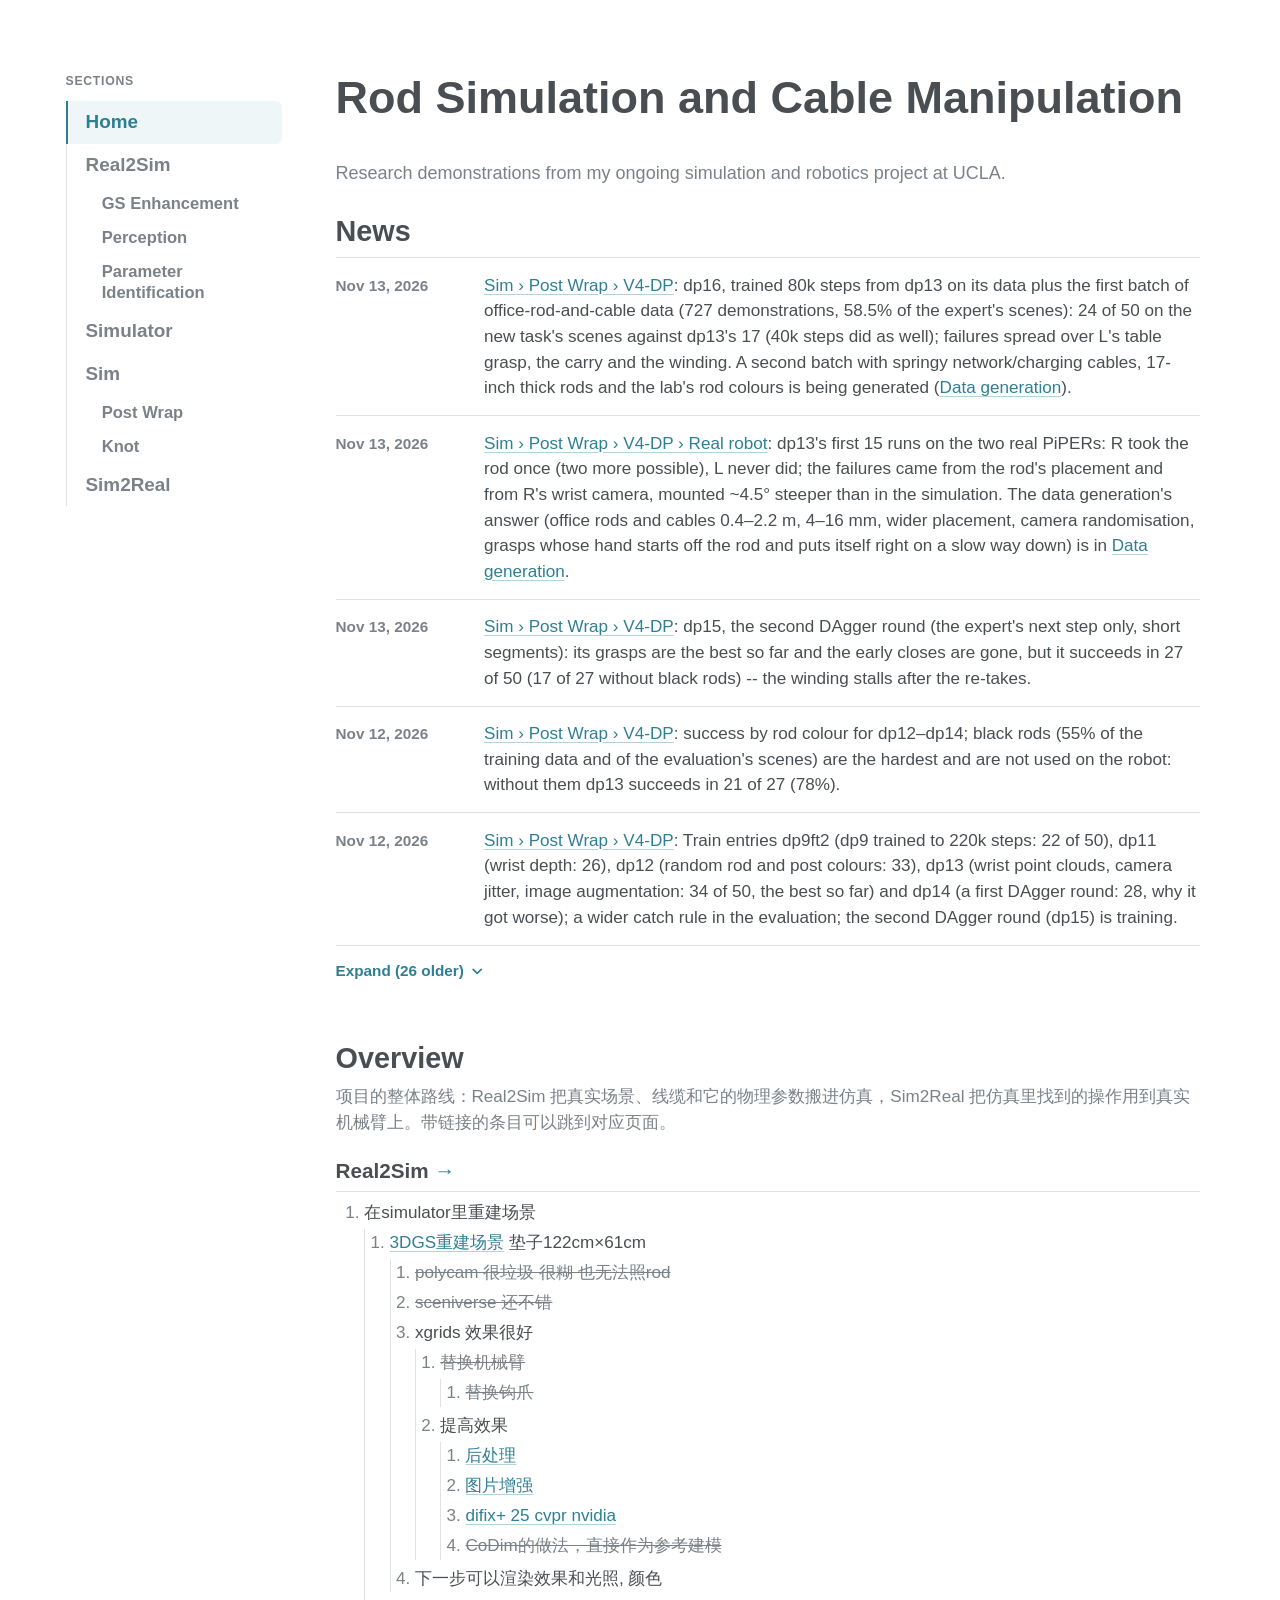
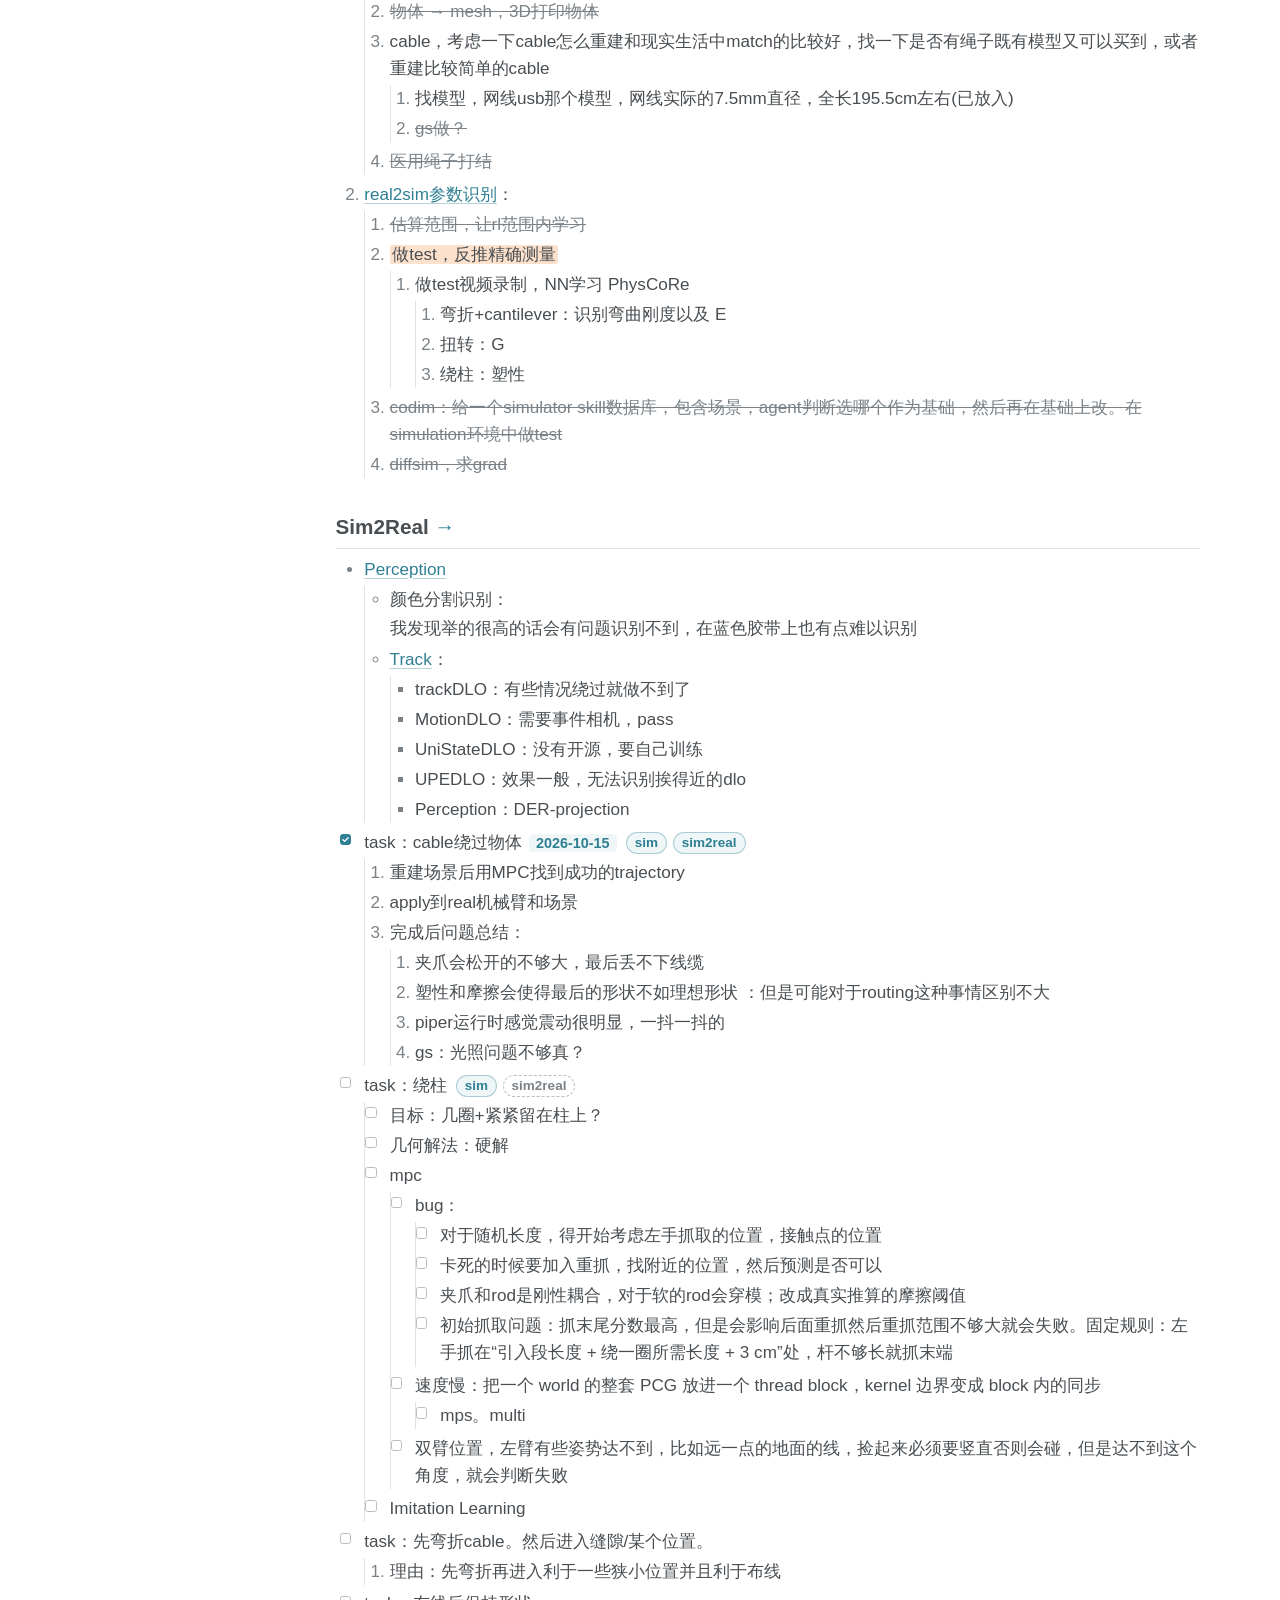
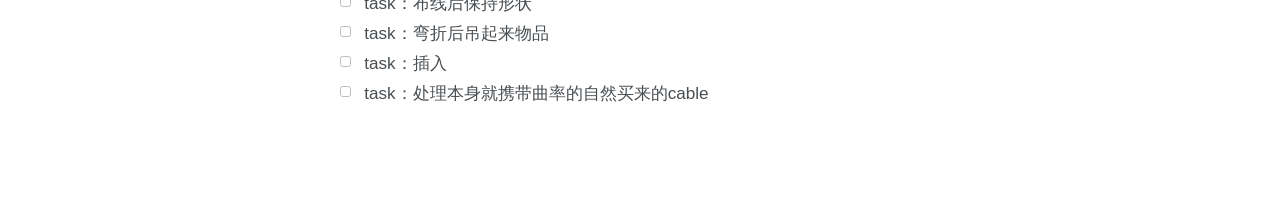
==== commit 5e186fbb: "Post Wrap V4-DP: dp16 (80k steps from dp13 on its data plus the first batch of office-rod-and-cable " ====
--- a/index.html
+++ b/index.html
@@ -379,6 +379,10 @@
         <!-- Newest first: one short entry (date + what changed) for every commit to this site.
              Only the newest five show until Expand is clicked; nothing needs moving by hand. -->
         <ul class="news" id="news-list">
+          <li class="news__item">
+            <time class="news__date" datetime="2026-11-13">Nov 13, 2026</time>
+            <p class="news__text"><a href="post-wrap.html#il-v4-dp">Sim › Post Wrap › V4-DP</a>: dp16, trained 80k steps from dp13 on its data plus the first batch of office-rod-and-cable data (727 demonstrations, 58.5% of the expert's scenes): 24 of 50 on the new task's scenes against dp13's 17 (40k steps did as well); failures spread over L's table grasp, the carry and the winding. A second batch with springy network/charging cables, 17-inch thick rods and the lab's rod colours is being generated (<a href="post-wrap.html#dp-data-real">Data generation</a>).</p>
+          </li>
           <li class="news__item">
             <time class="news__date" datetime="2026-11-13">Nov 13, 2026</time>
             <p class="news__text"><a href="post-wrap.html#dp-real">Sim › Post Wrap › V4-DP › Real robot</a>: dp13's first 15 runs on the two real PiPERs: R took the rod once (two more possible), L never did; the failures came from the rod's placement and from R's wrist camera, mounted ~4.5° steeper than in the simulation. The data generation's answer (office rods and cables 0.4–2.2 m, 4–16 mm, wider placement, camera randomisation, grasps whose hand starts off the rod and puts itself right on a slow way down) is in <a href="post-wrap.html#dp-data-real">Data generation</a>.</p>
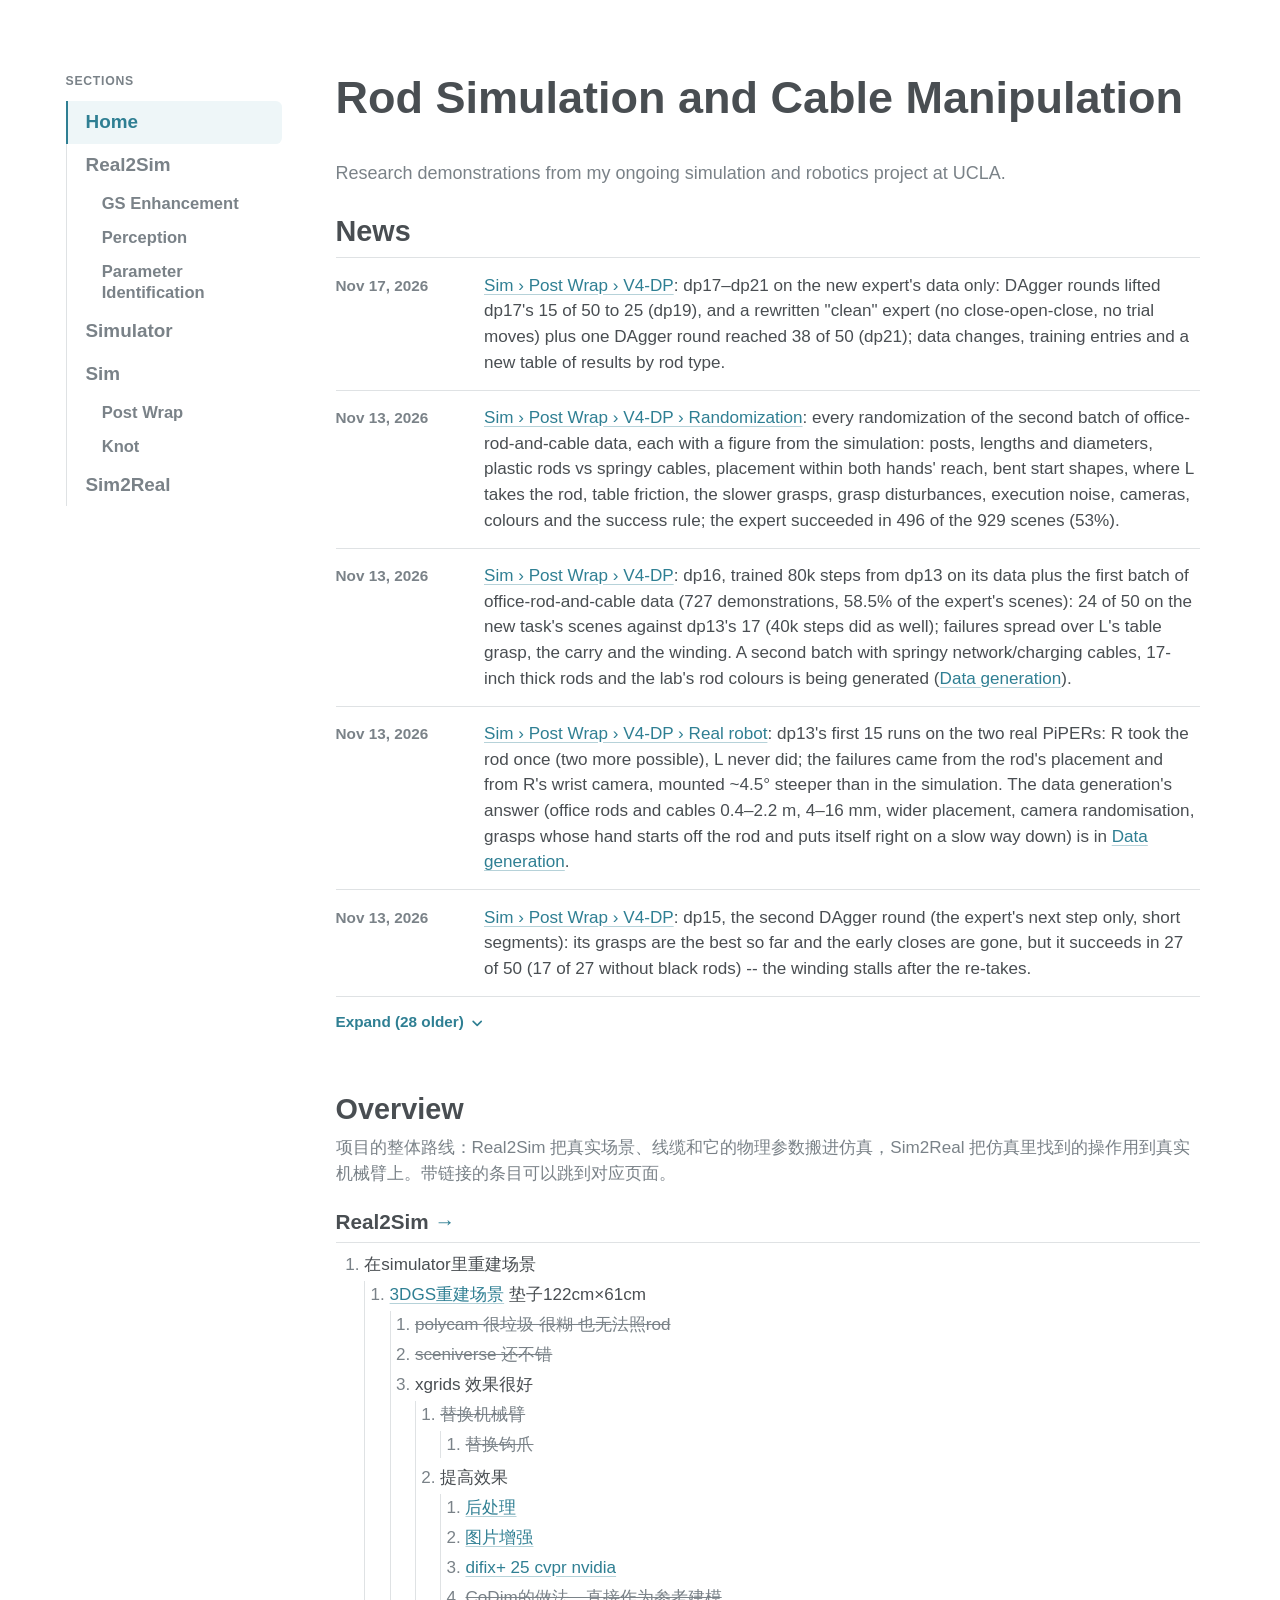
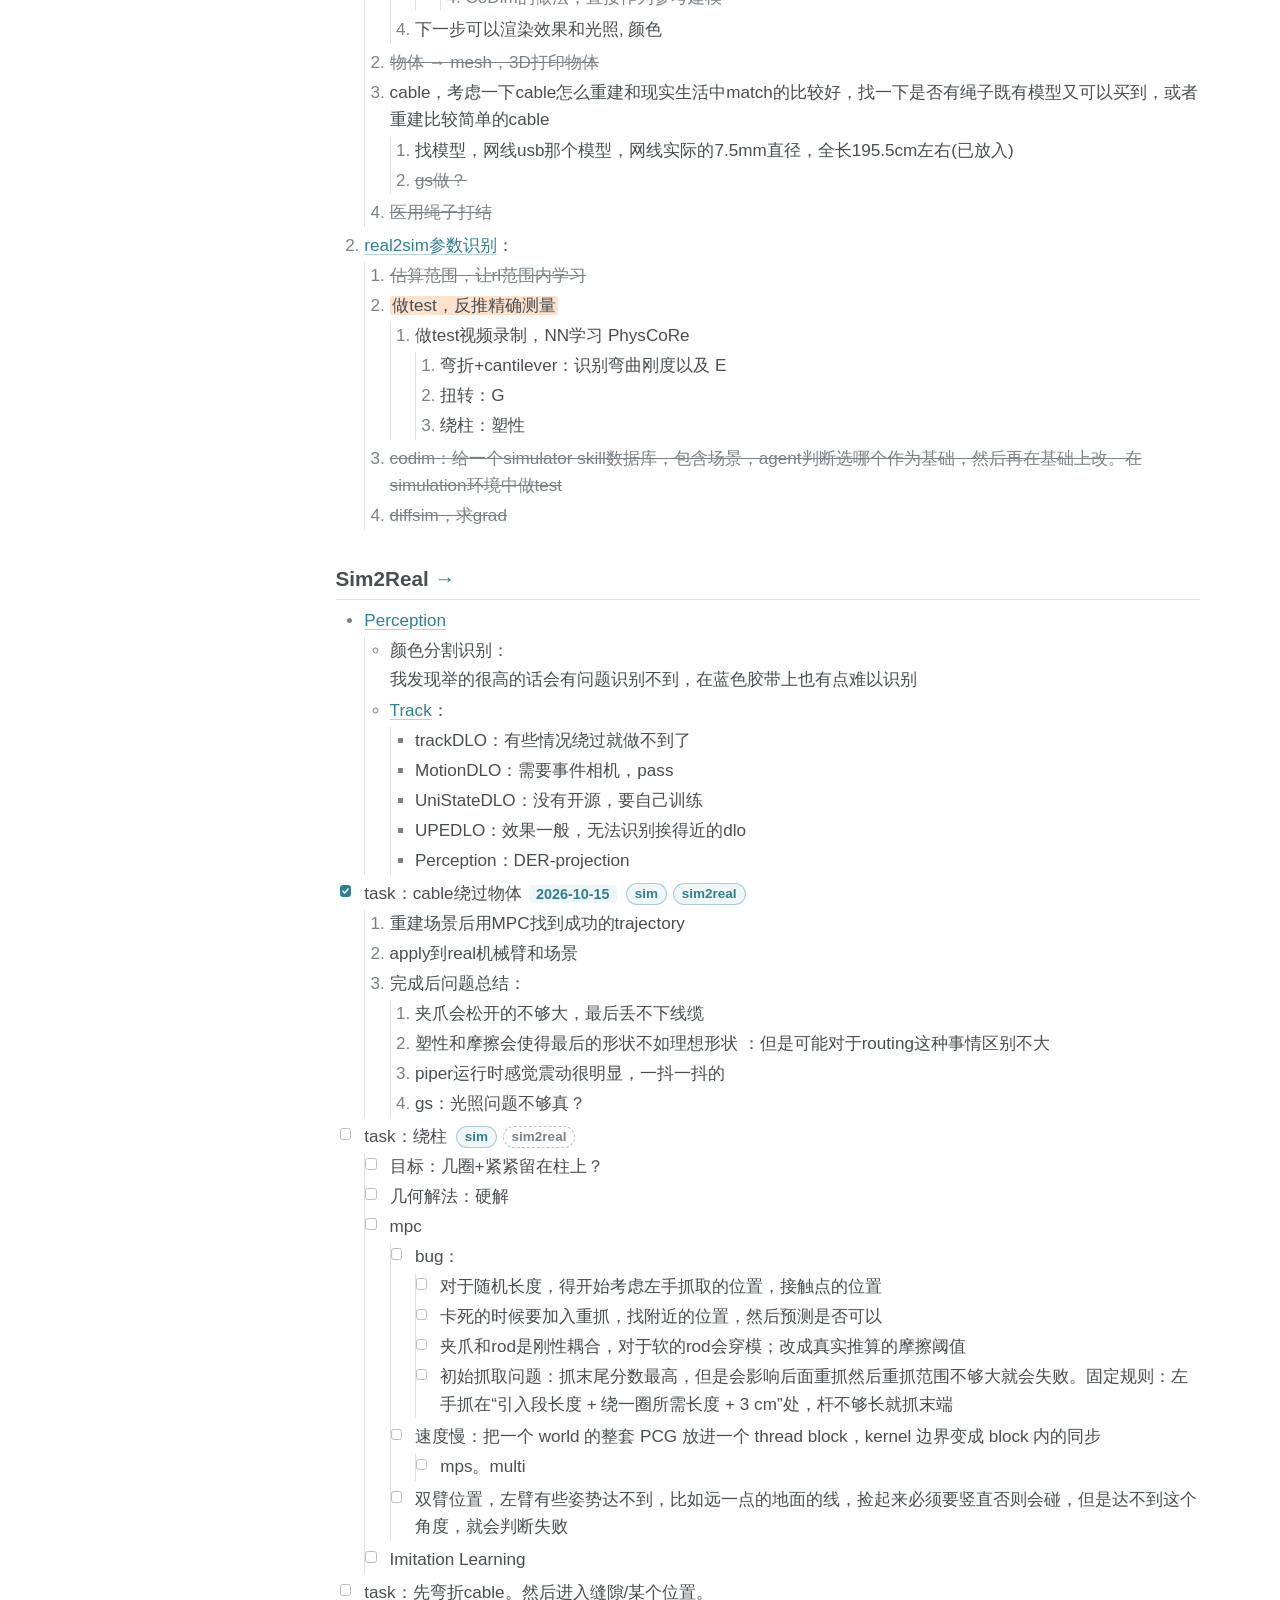
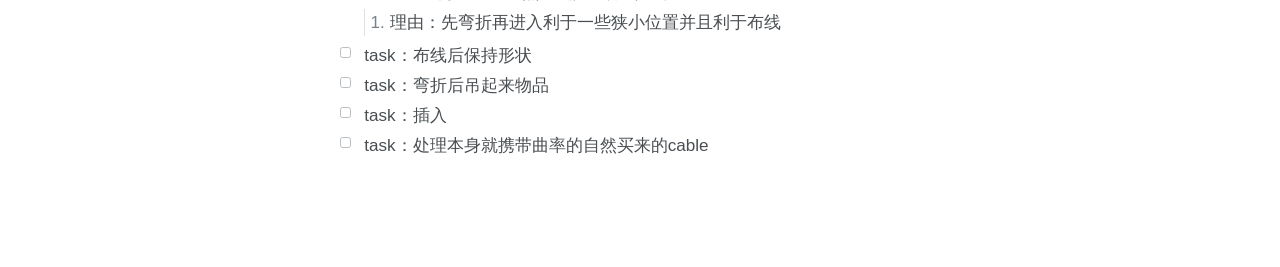
==== commit 15daacee: "Post Wrap V4-DP: dp17-dp21 on the new expert's data only (modes data, DAgger rounds dp18/dp19, the c" ====
--- a/index.html
+++ b/index.html
@@ -379,6 +379,14 @@
         <!-- Newest first: one short entry (date + what changed) for every commit to this site.
              Only the newest five show until Expand is clicked; nothing needs moving by hand. -->
         <ul class="news" id="news-list">
+          <li class="news__item">
+            <time class="news__date" datetime="2026-11-17">Nov 17, 2026</time>
+            <p class="news__text"><a href="post-wrap.html#dp-data-modes">Sim › Post Wrap › V4-DP</a>: dp17–dp21 on the new expert's data only: DAgger rounds lifted dp17's 15 of 50 to 25 (dp19), and a rewritten "clean" expert (no close-open-close, no trial moves) plus one DAgger round reached 38 of 50 (dp21); data changes, training entries and a new table of results by rod type.</p>
+          </li>
+          <li class="news__item">
+            <time class="news__date" datetime="2026-11-13">Nov 13, 2026</time>
+            <p class="news__text"><a href="post-wrap.html#dp-random">Sim › Post Wrap › V4-DP › Randomization</a>: every randomization of the second batch of office-rod-and-cable data, each with a figure from the simulation: posts, lengths and diameters, plastic rods vs springy cables, placement within both hands' reach, bent start shapes, where L takes the rod, table friction, the slower grasps, grasp disturbances, execution noise, cameras, colours and the success rule; the expert succeeded in 496 of the 929 scenes (53%).</p>
+          </li>
           <li class="news__item">
             <time class="news__date" datetime="2026-11-13">Nov 13, 2026</time>
             <p class="news__text"><a href="post-wrap.html#il-v4-dp">Sim › Post Wrap › V4-DP</a>: dp16, trained 80k steps from dp13 on its data plus the first batch of office-rod-and-cable data (727 demonstrations, 58.5% of the expert's scenes): 24 of 50 on the new task's scenes against dp13's 17 (40k steps did as well); failures spread over L's table grasp, the carry and the winding. A second batch with springy network/charging cables, 17-inch thick rods and the lab's rod colours is being generated (<a href="post-wrap.html#dp-data-real">Data generation</a>).</p>
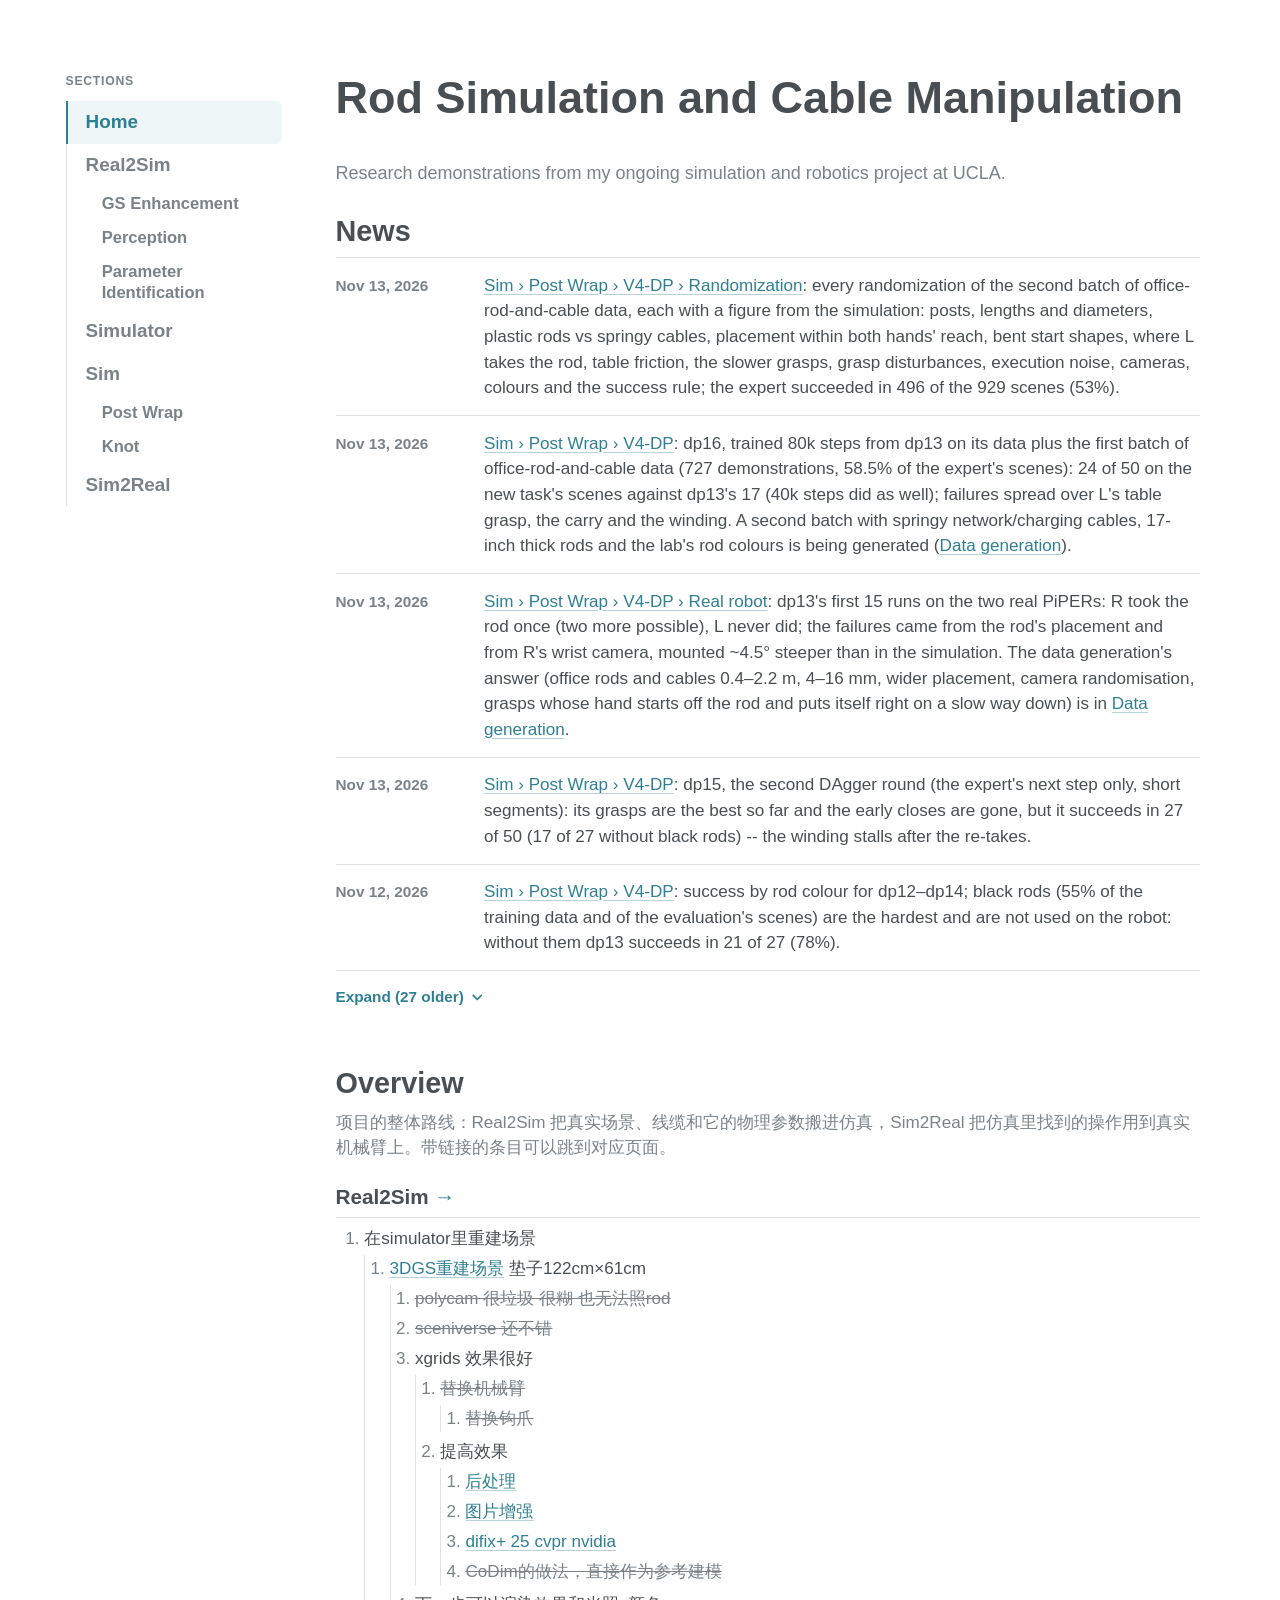
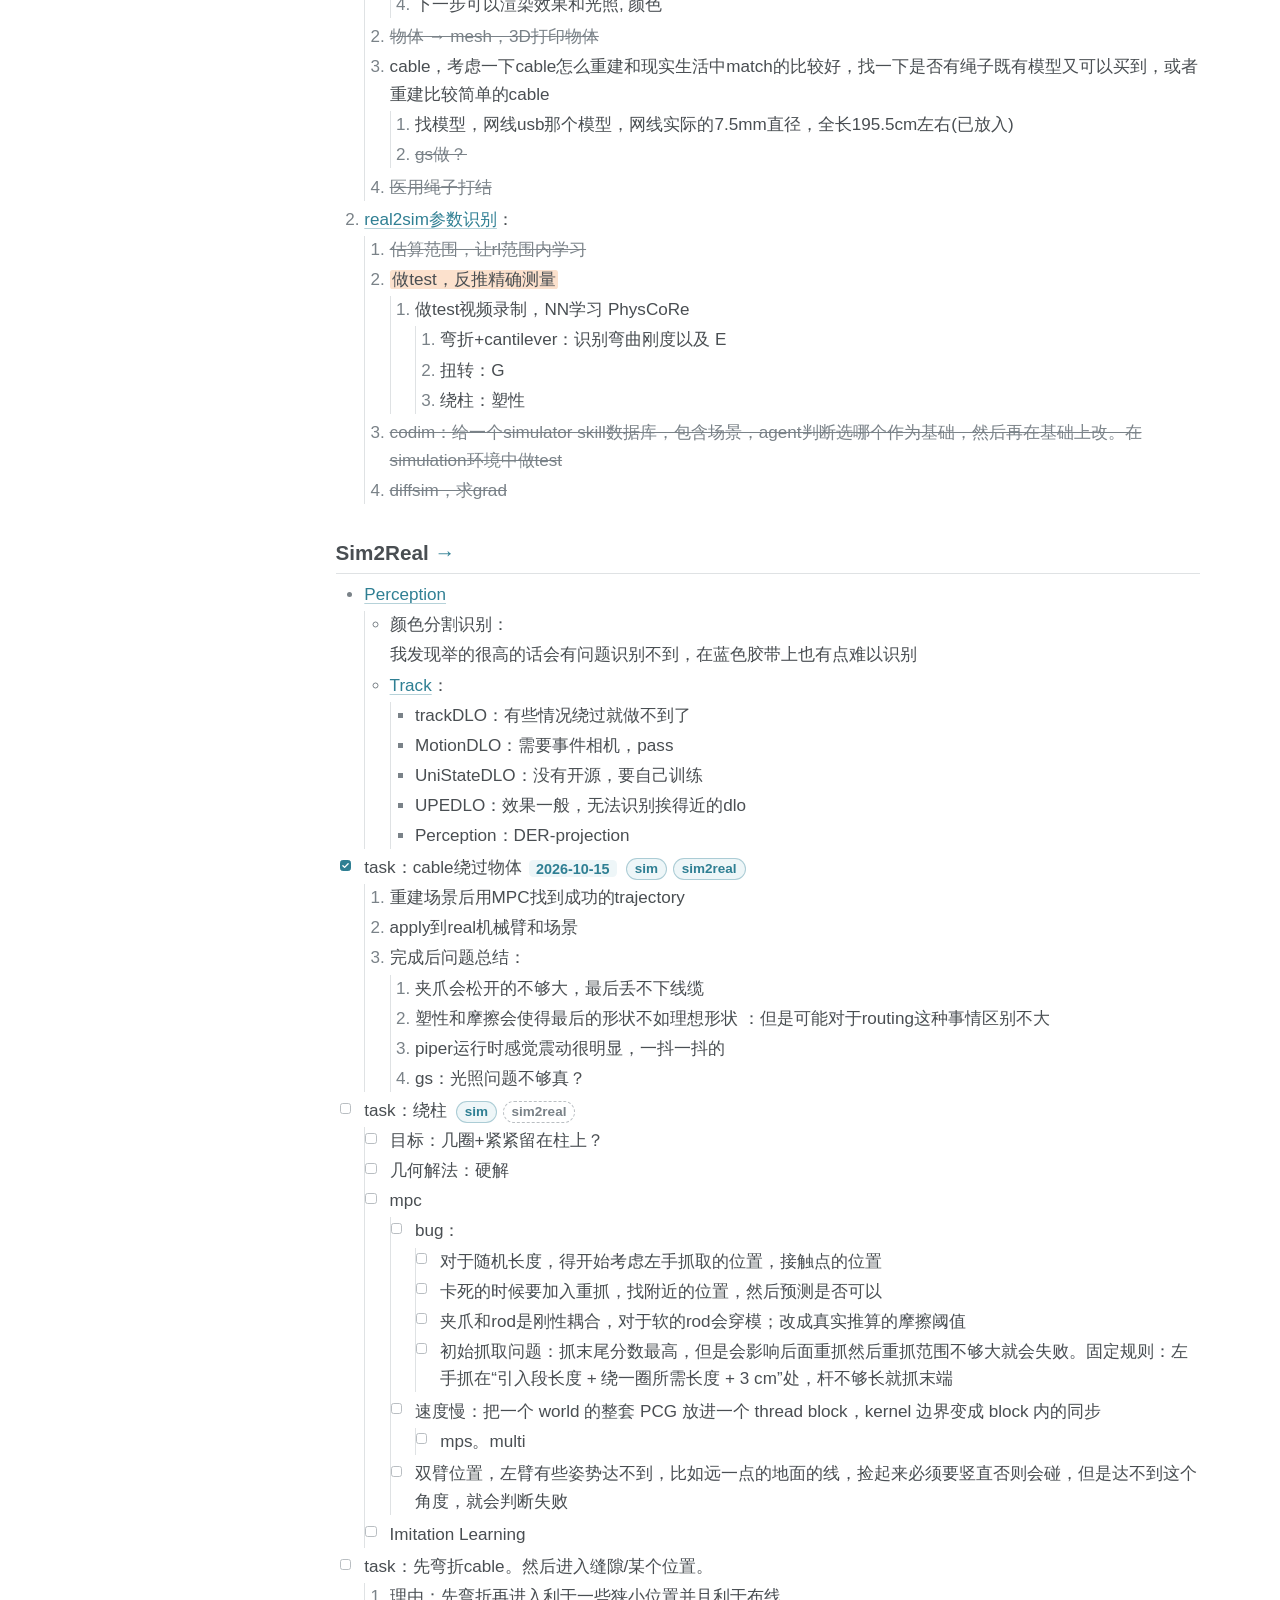
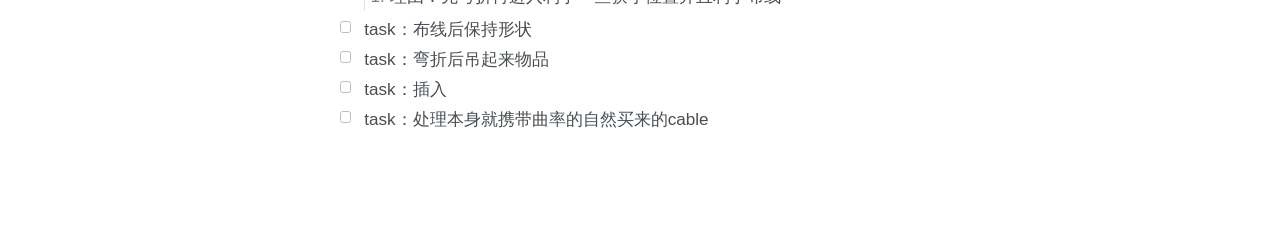
==== commit 99e23fa7: "Post Wrap V4-DP: Randomization (every randomization of the second batch of office-rod-and-cable data" ====
--- a/index.html
+++ b/index.html
@@ -379,10 +379,6 @@
         <!-- Newest first: one short entry (date + what changed) for every commit to this site.
              Only the newest five show until Expand is clicked; nothing needs moving by hand. -->
         <ul class="news" id="news-list">
-          <li class="news__item">
-            <time class="news__date" datetime="2026-11-17">Nov 17, 2026</time>
-            <p class="news__text"><a href="post-wrap.html#dp-data-modes">Sim › Post Wrap › V4-DP</a>: dp17–dp21 on the new expert's data only: DAgger rounds lifted dp17's 15 of 50 to 25 (dp19), and a rewritten "clean" expert (no close-open-close, no trial moves) plus one DAgger round reached 38 of 50 (dp21); data changes, training entries and a new table of results by rod type.</p>
-          </li>
           <li class="news__item">
             <time class="news__date" datetime="2026-11-13">Nov 13, 2026</time>
             <p class="news__text"><a href="post-wrap.html#dp-random">Sim › Post Wrap › V4-DP › Randomization</a>: every randomization of the second batch of office-rod-and-cable data, each with a figure from the simulation: posts, lengths and diameters, plastic rods vs springy cables, placement within both hands' reach, bent start shapes, where L takes the rod, table friction, the slower grasps, grasp disturbances, execution noise, cameras, colours and the success rule; the expert succeeded in 496 of the 929 scenes (53%).</p>
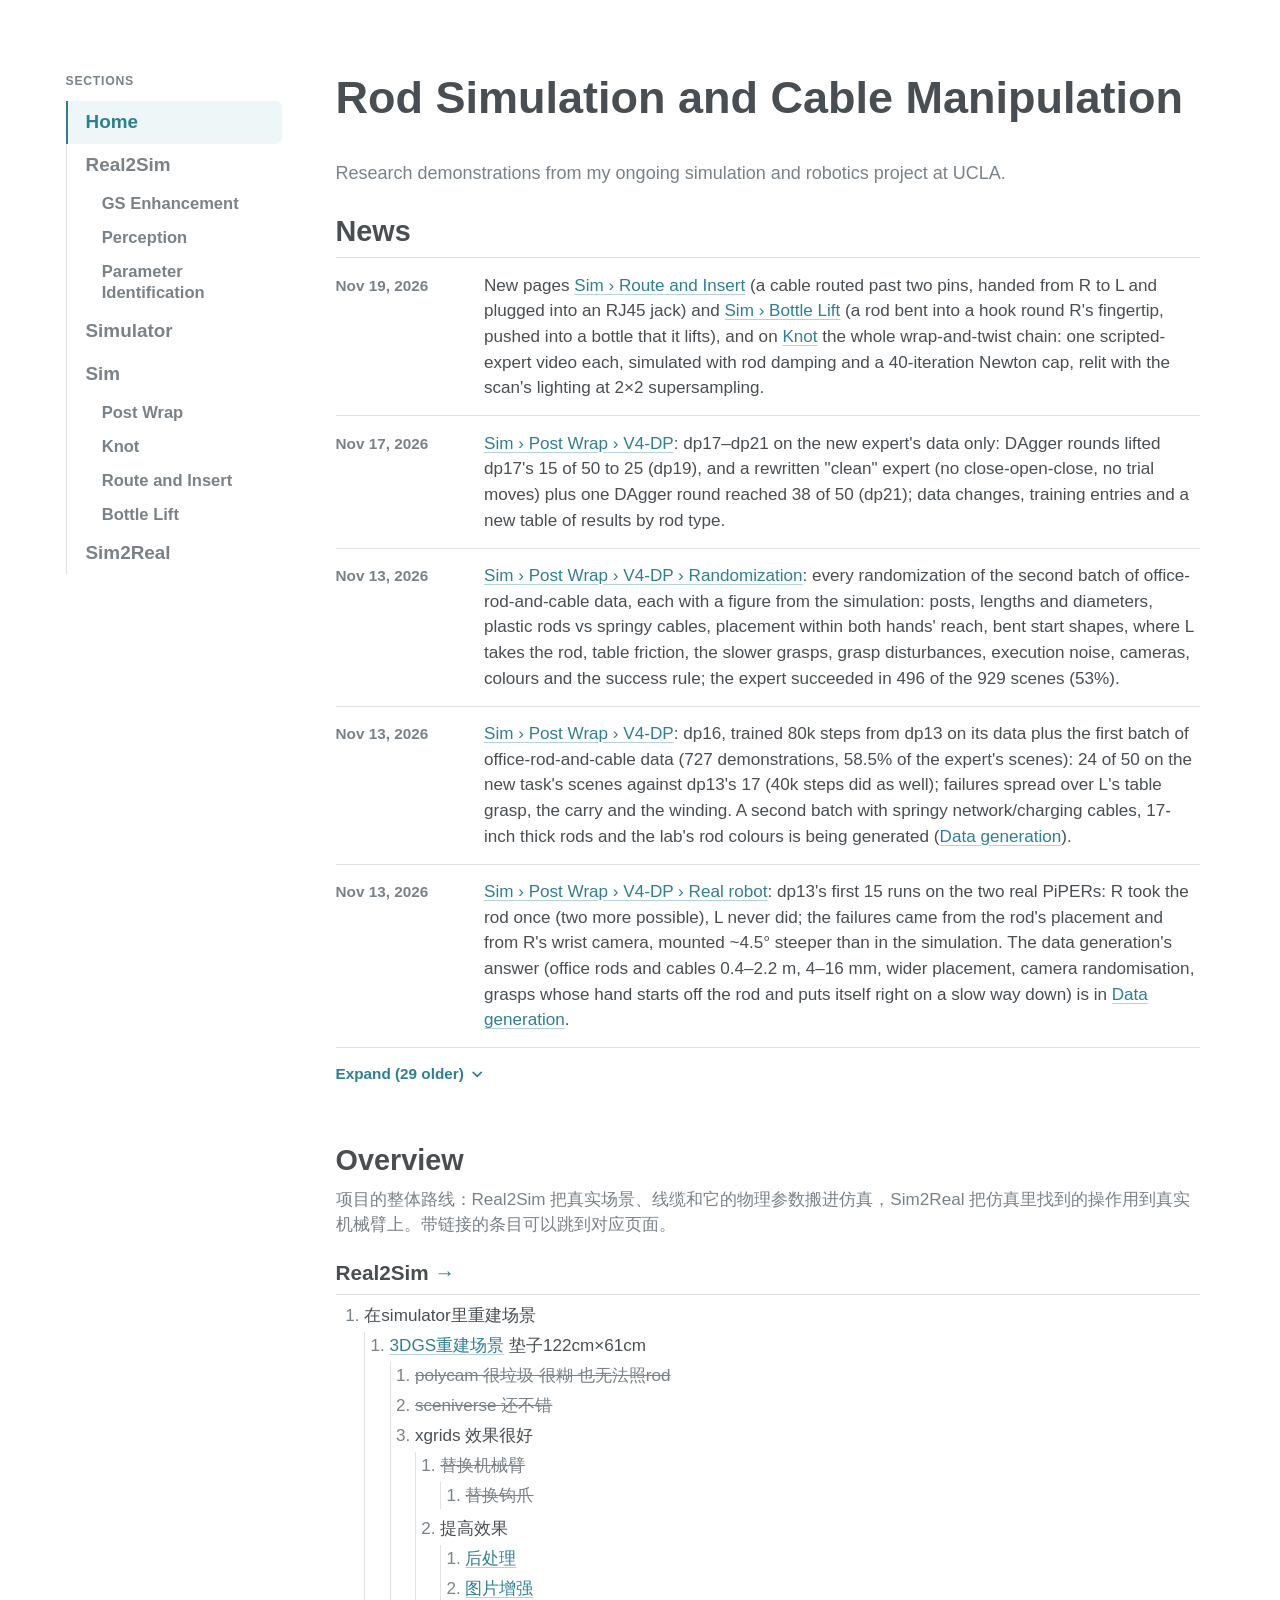
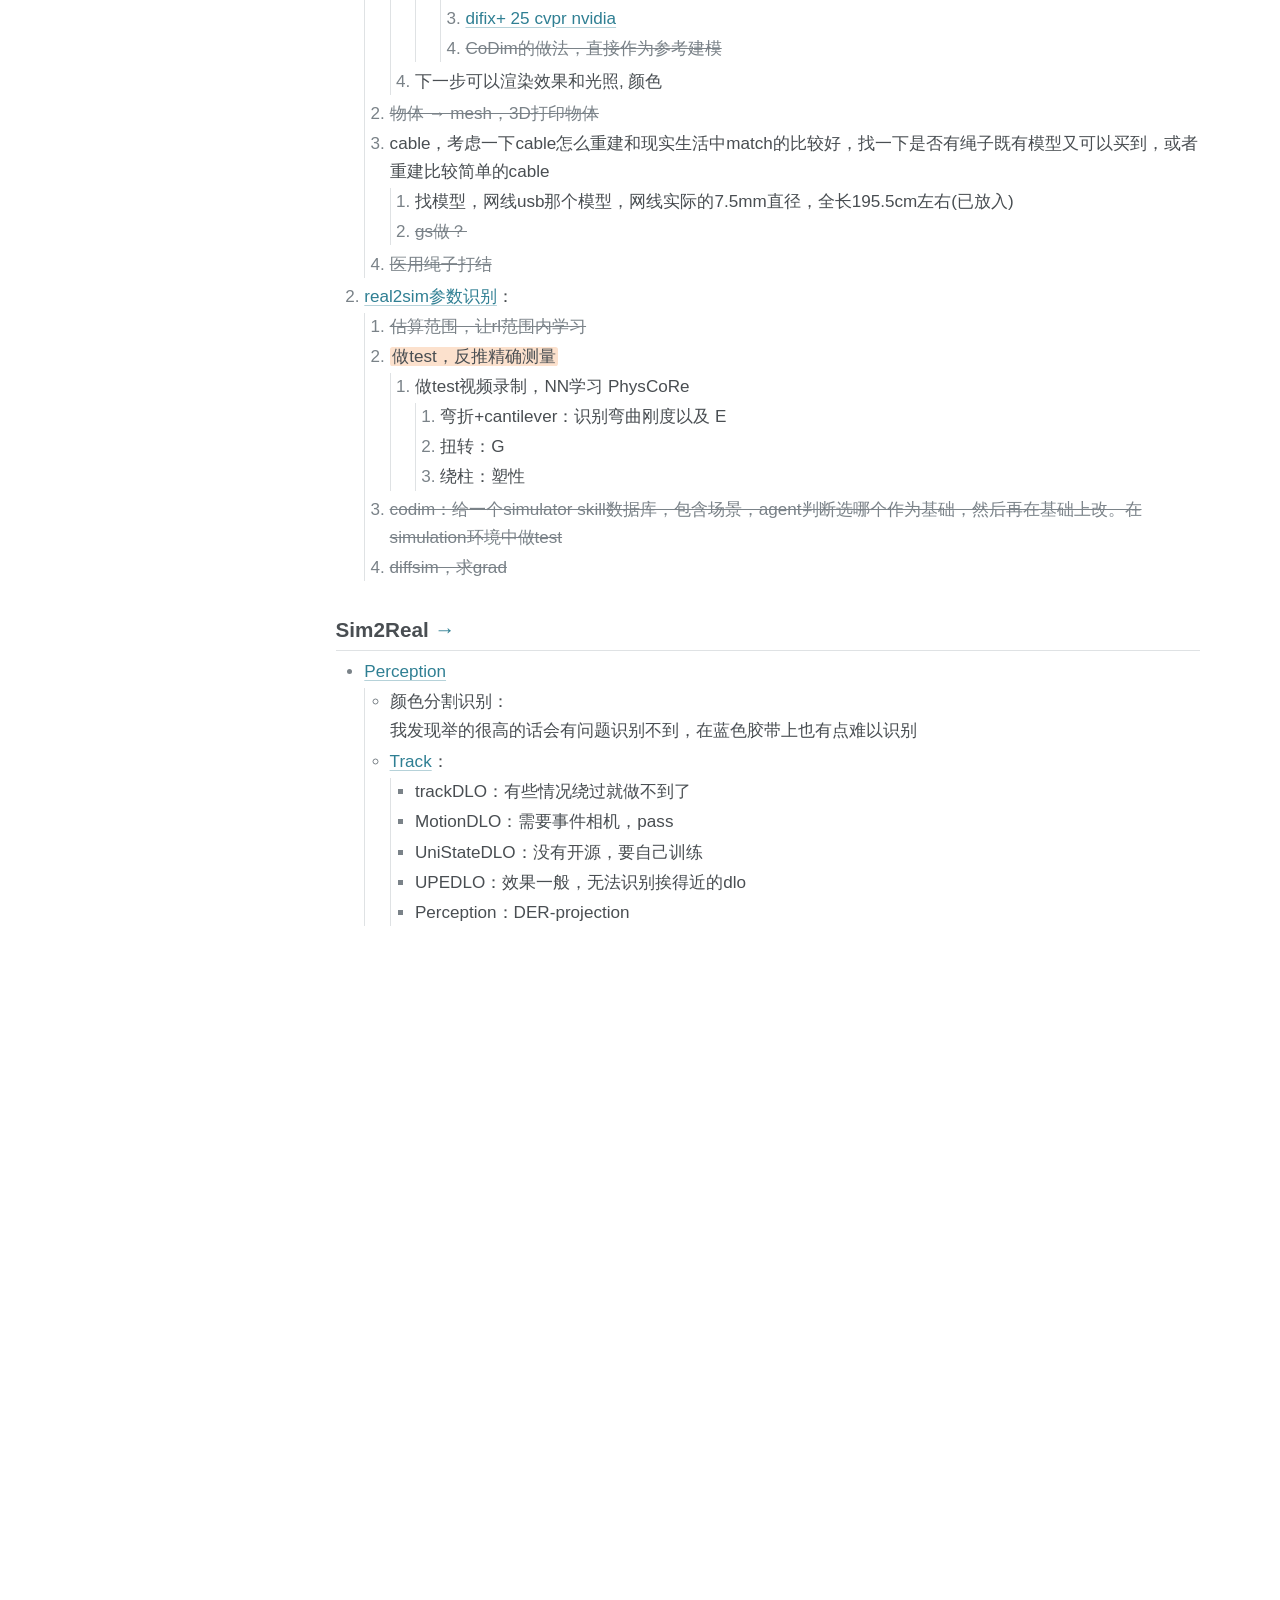
==== commit 00fcc611: "Sim: new pages Route and Insert and Bottle Lift, and the whole wrap-and-twist chain on Knot: one scr" ====
--- a/index.html
+++ b/index.html
@@ -361,6 +361,18 @@
                 <li><a class="site-nav__link site-nav__link--deep" href="knot.html#scripted-expert">Scripted Expert</a></li>
               </ul>
             </li>
+            <li>
+              <a class="site-nav__link site-nav__link--sub" href="route-insert.html">Route and Insert</a>
+              <ul class="site-nav__sub site-nav__sub--deep">
+                <li><a class="site-nav__link site-nav__link--deep" href="route-insert.html#scripted-expert">Scripted Expert</a></li>
+              </ul>
+            </li>
+            <li>
+              <a class="site-nav__link site-nav__link--sub" href="bottle-lift.html">Bottle Lift</a>
+              <ul class="site-nav__sub site-nav__sub--deep">
+                <li><a class="site-nav__link site-nav__link--deep" href="bottle-lift.html#scripted-expert">Scripted Expert</a></li>
+              </ul>
+            </li>
           </ul>
         </li>
         <li><a class="site-nav__link" href="sim2real.html">Sim2Real</a></li>
@@ -379,6 +391,14 @@
         <!-- Newest first: one short entry (date + what changed) for every commit to this site.
              Only the newest five show until Expand is clicked; nothing needs moving by hand. -->
         <ul class="news" id="news-list">
+          <li class="news__item">
+            <time class="news__date" datetime="2026-11-19">Nov 19, 2026</time>
+            <p class="news__text">New pages <a href="route-insert.html">Sim › Route and Insert</a> (a cable routed past two pins, handed from R to L and plugged into an RJ45 jack) and <a href="bottle-lift.html">Sim › Bottle Lift</a> (a rod bent into a hook round R's fingertip, pushed into a bottle that it lifts), and on <a href="knot.html">Knot</a> the whole wrap-and-twist chain: one scripted-expert video each, simulated with rod damping and a 40-iteration Newton cap, relit with the scan's lighting at 2×2 supersampling.</p>
+          </li>
+          <li class="news__item">
+            <time class="news__date" datetime="2026-11-17">Nov 17, 2026</time>
+            <p class="news__text"><a href="post-wrap.html#dp-data-modes">Sim › Post Wrap › V4-DP</a>: dp17–dp21 on the new expert's data only: DAgger rounds lifted dp17's 15 of 50 to 25 (dp19), and a rewritten "clean" expert (no close-open-close, no trial moves) plus one DAgger round reached 38 of 50 (dp21); data changes, training entries and a new table of results by rod type.</p>
+          </li>
           <li class="news__item">
             <time class="news__date" datetime="2026-11-13">Nov 13, 2026</time>
             <p class="news__text"><a href="post-wrap.html#dp-random">Sim › Post Wrap › V4-DP › Randomization</a>: every randomization of the second batch of office-rod-and-cable data, each with a figure from the simulation: posts, lengths and diameters, plastic rods vs springy cables, placement within both hands' reach, bent start shapes, where L takes the rod, table friction, the slower grasps, grasp disturbances, execution noise, cameras, colours and the success rule; the expert succeeded in 496 of the 929 scenes (53%).</p>
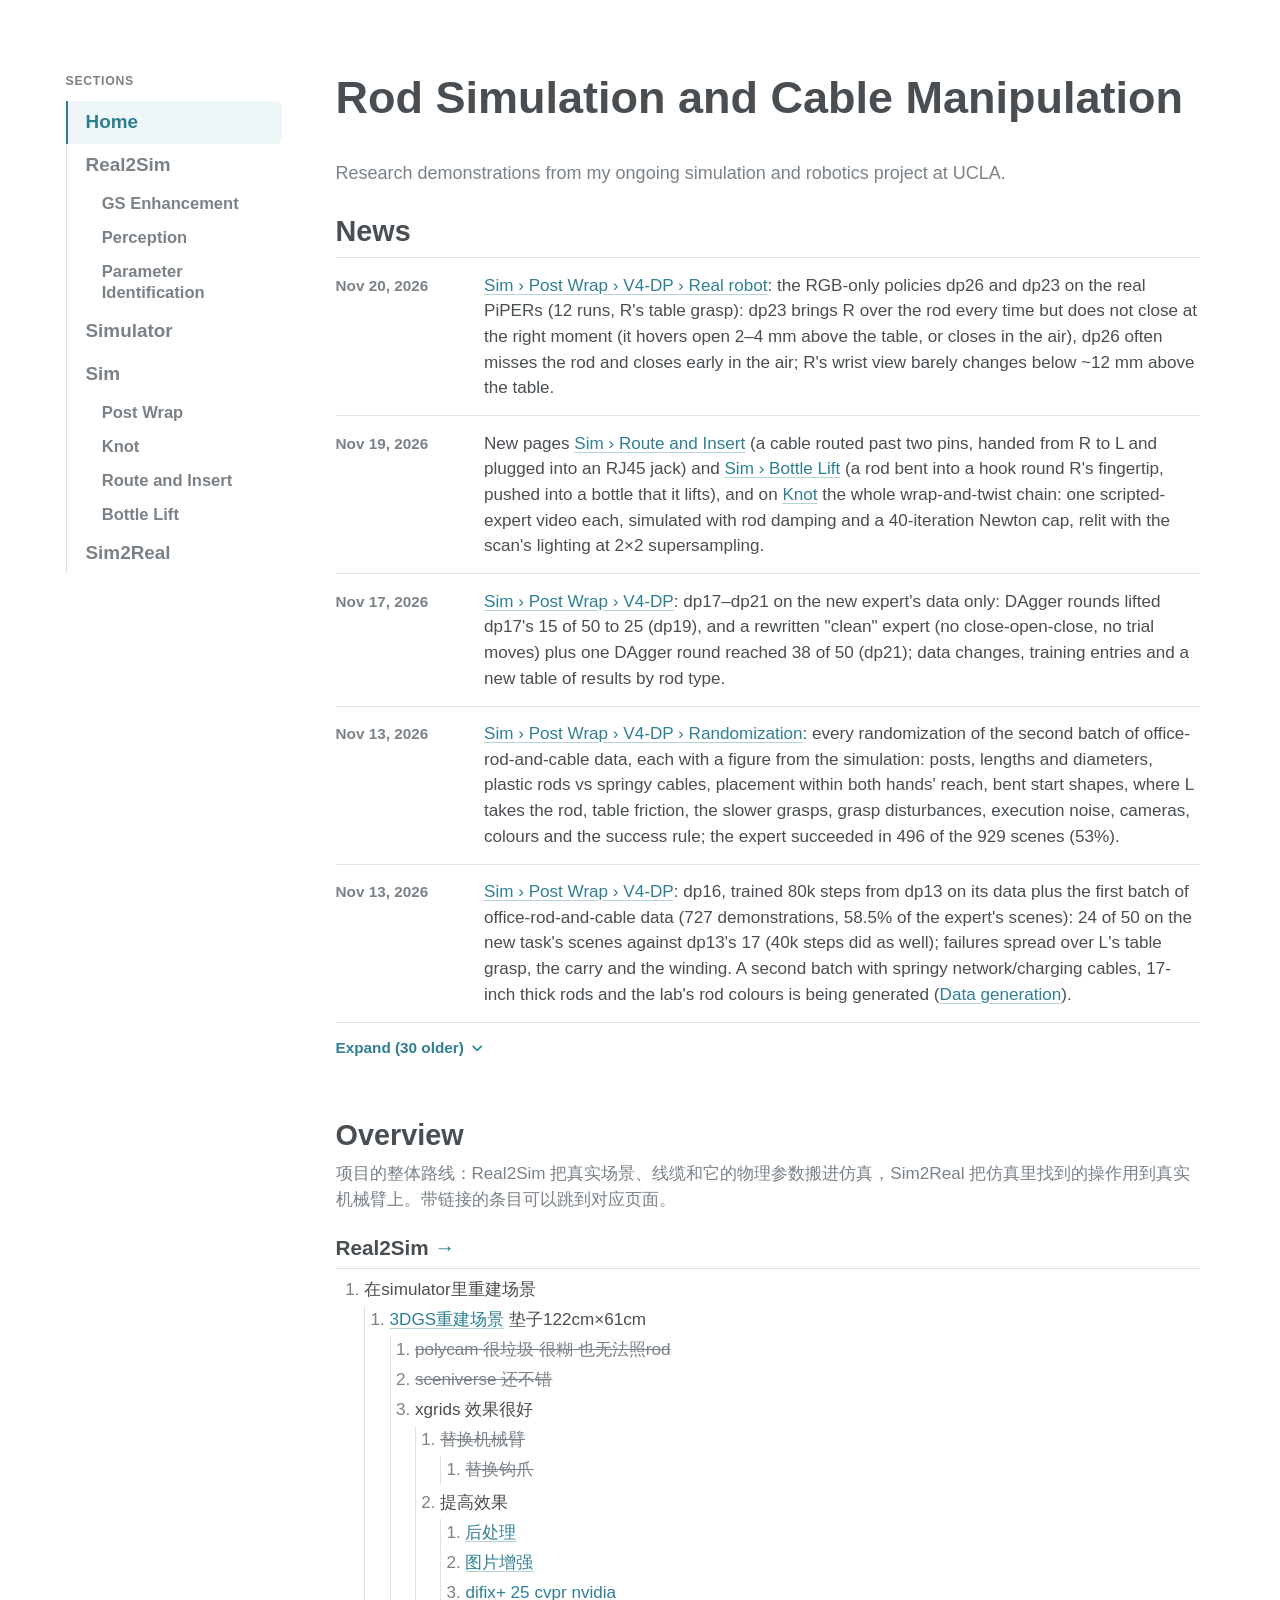
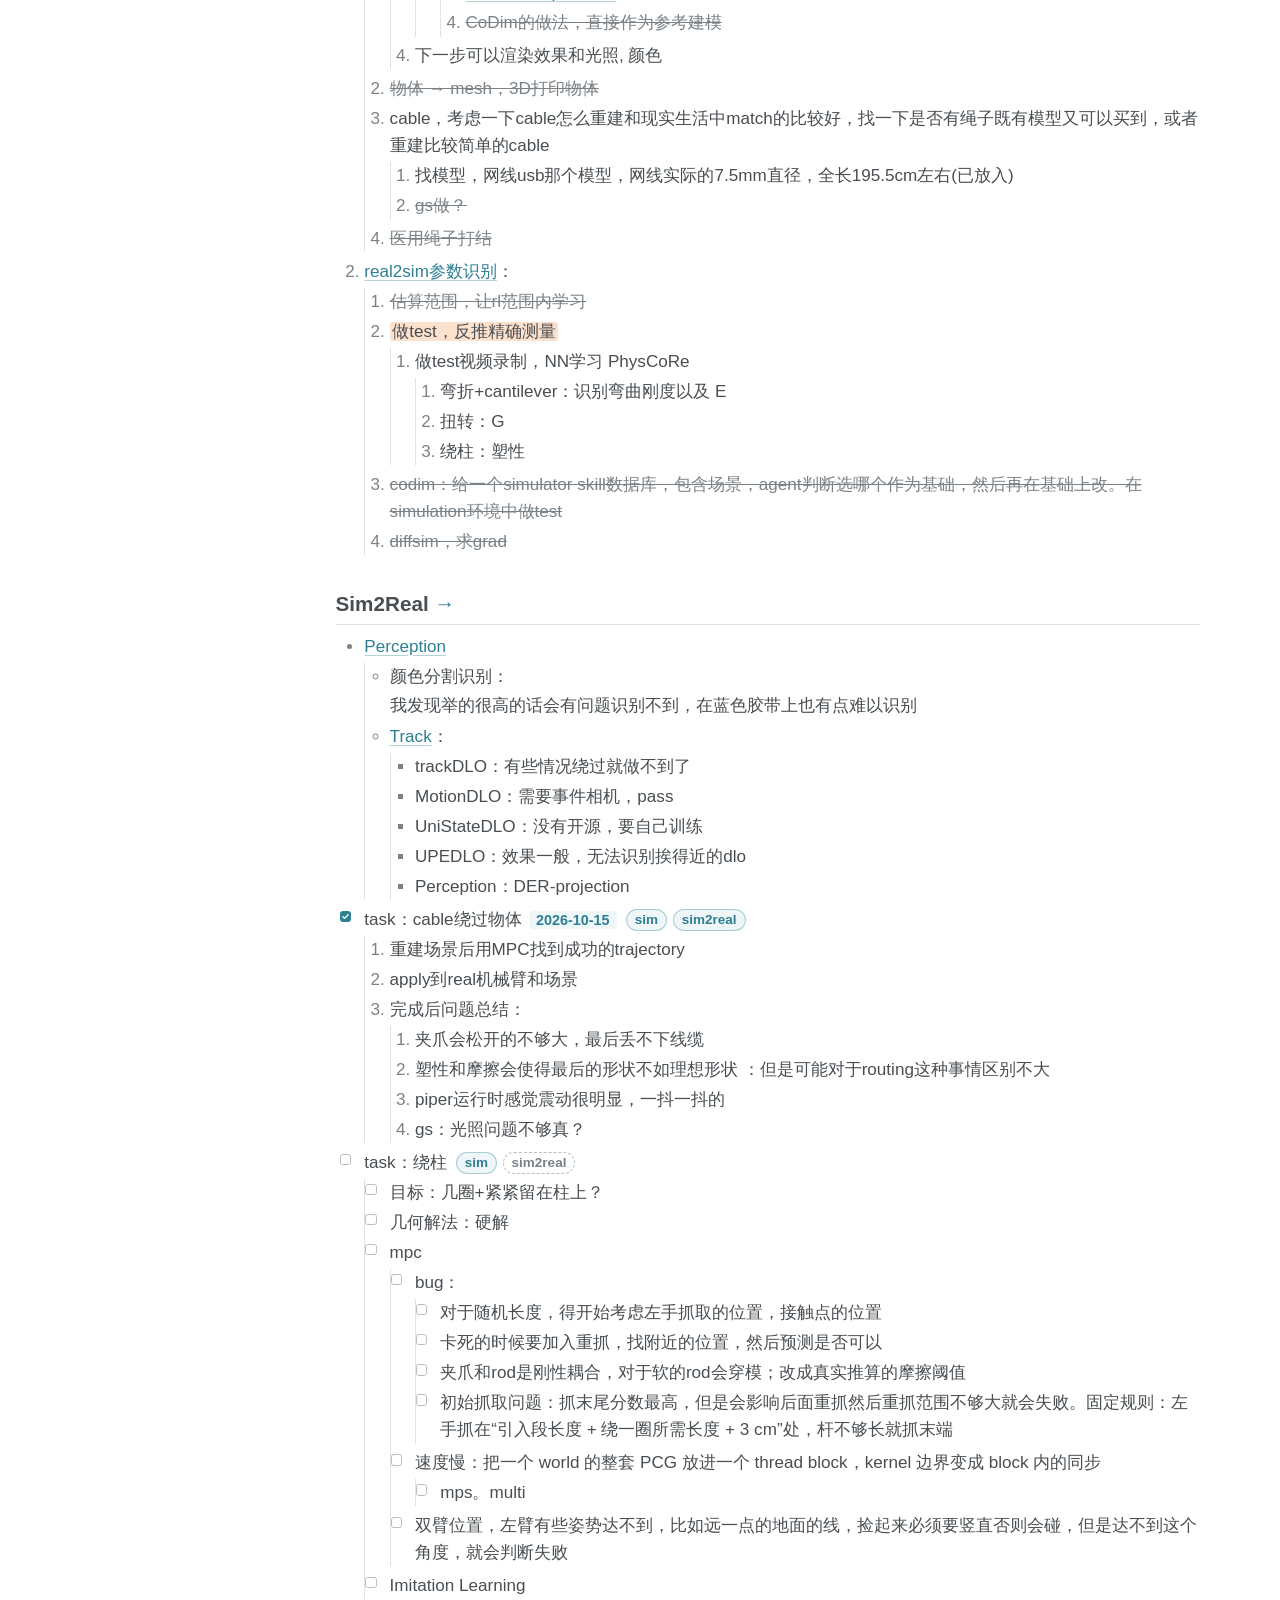
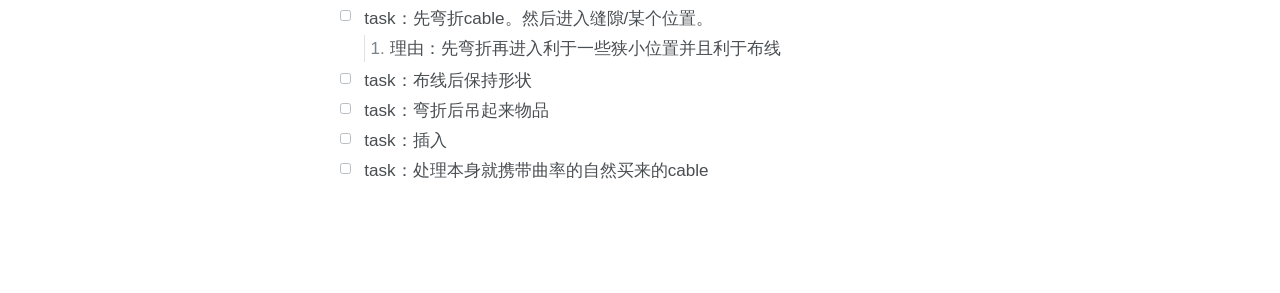
==== commit 0b6f1c0f: "Post Wrap V4-DP Real robot: dp26 and dp23 (RGB only) on the PiPERs, 12 runs of R's table grasp -- dp" ====
--- a/index.html
+++ b/index.html
@@ -391,6 +391,10 @@
         <!-- Newest first: one short entry (date + what changed) for every commit to this site.
              Only the newest five show until Expand is clicked; nothing needs moving by hand. -->
         <ul class="news" id="news-list">
+          <li class="news__item">
+            <time class="news__date" datetime="2026-11-20">Nov 20, 2026</time>
+            <p class="news__text"><a href="post-wrap.html#dp-real-rgb">Sim › Post Wrap › V4-DP › Real robot</a>: the RGB-only policies dp26 and dp23 on the real PiPERs (12 runs, R's table grasp): dp23 brings R over the rod every time but does not close at the right moment (it hovers open 2–4 mm above the table, or closes in the air), dp26 often misses the rod and closes early in the air; R's wrist view barely changes below ~12 mm above the table.</p>
+          </li>
           <li class="news__item">
             <time class="news__date" datetime="2026-11-19">Nov 19, 2026</time>
             <p class="news__text">New pages <a href="route-insert.html">Sim › Route and Insert</a> (a cable routed past two pins, handed from R to L and plugged into an RJ45 jack) and <a href="bottle-lift.html">Sim › Bottle Lift</a> (a rod bent into a hook round R's fingertip, pushed into a bottle that it lifts), and on <a href="knot.html">Knot</a> the whole wrap-and-twist chain: one scripted-expert video each, simulated with rod damping and a 40-iteration Newton cap, relit with the scan's lighting at 2×2 supersampling.</p>
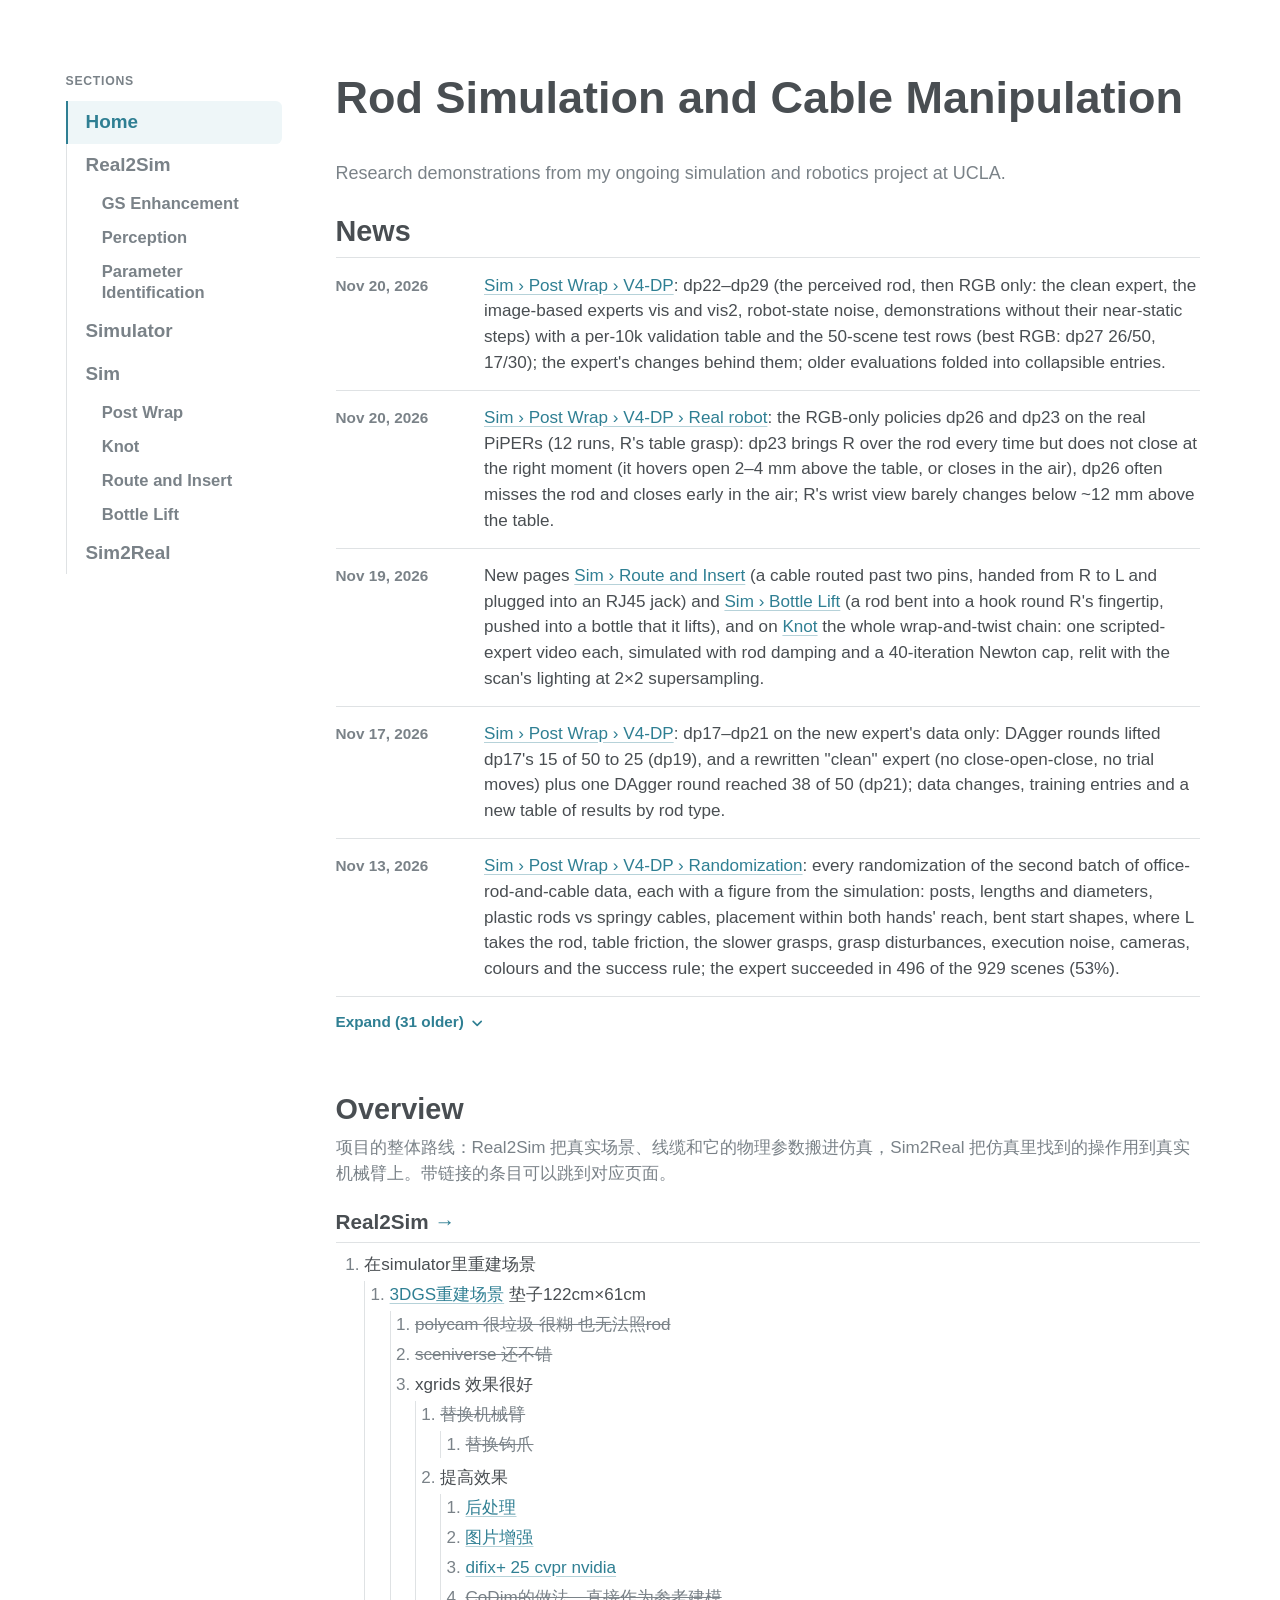
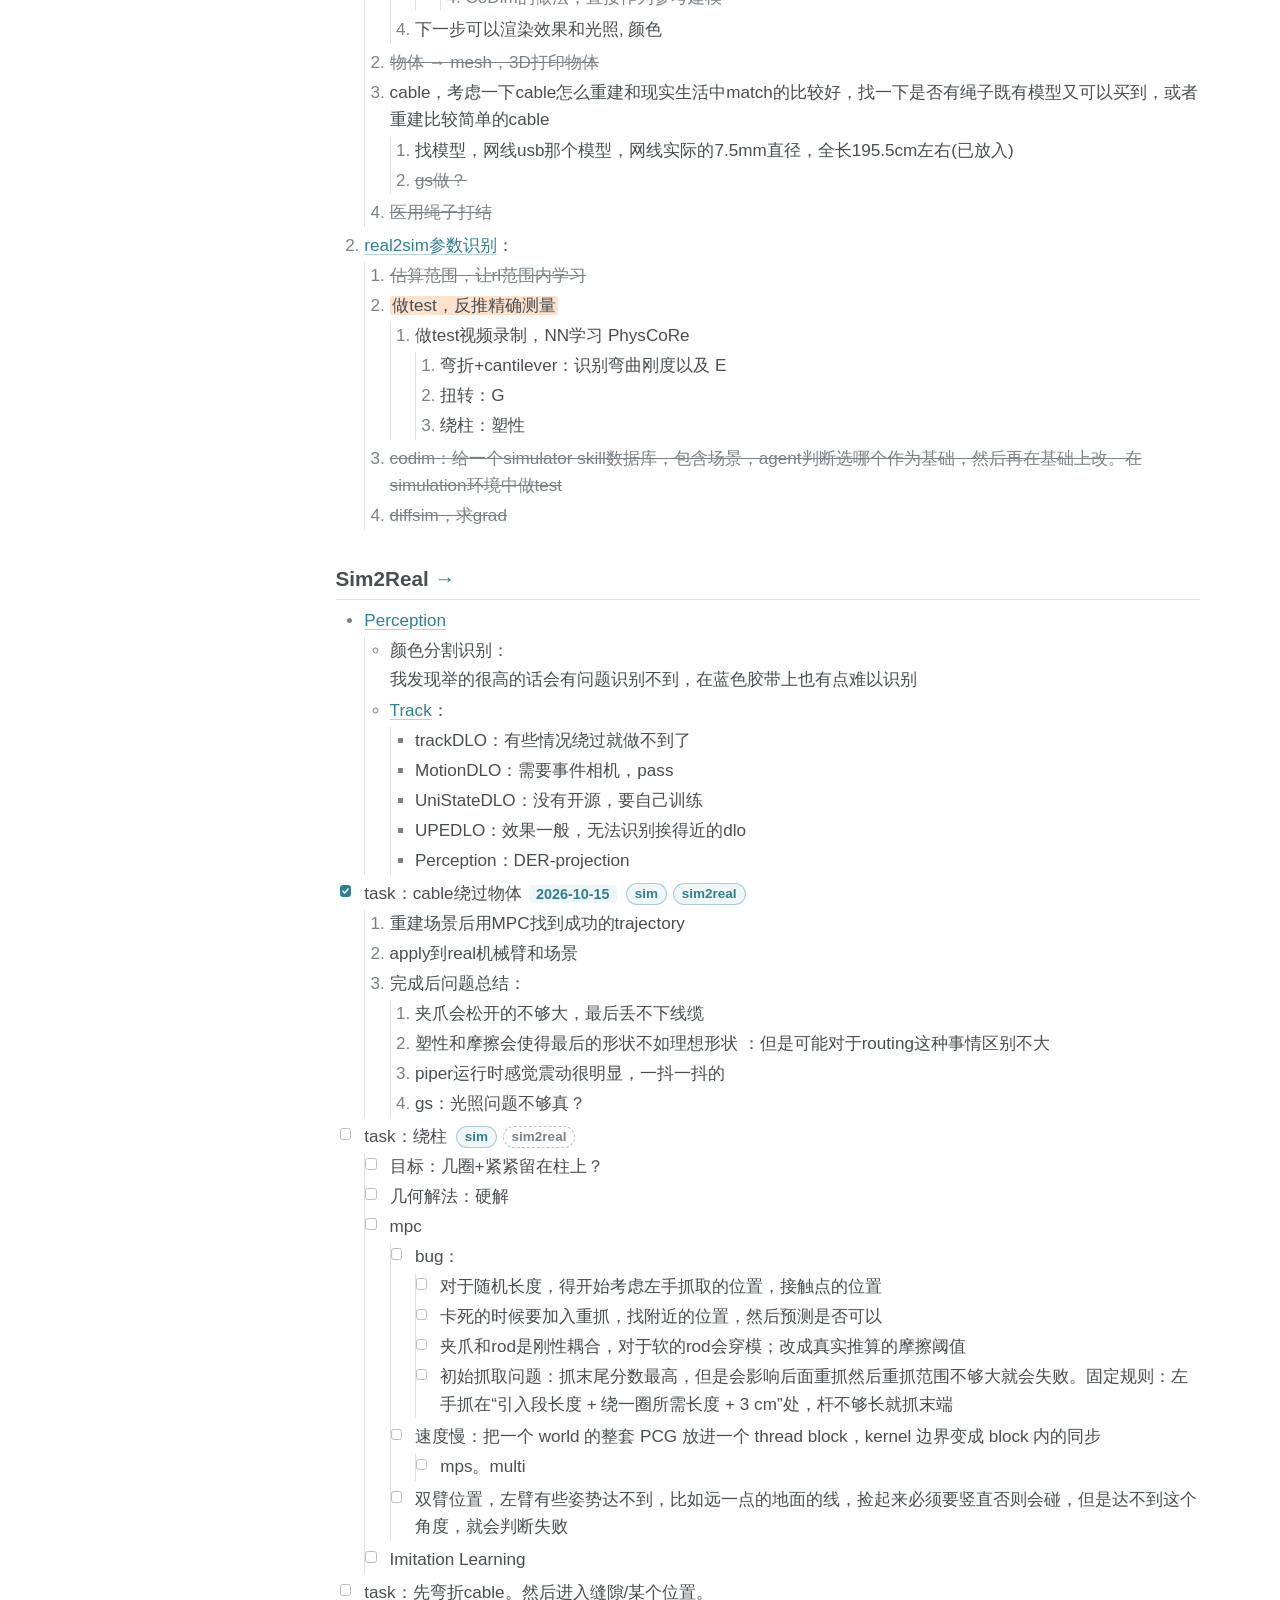
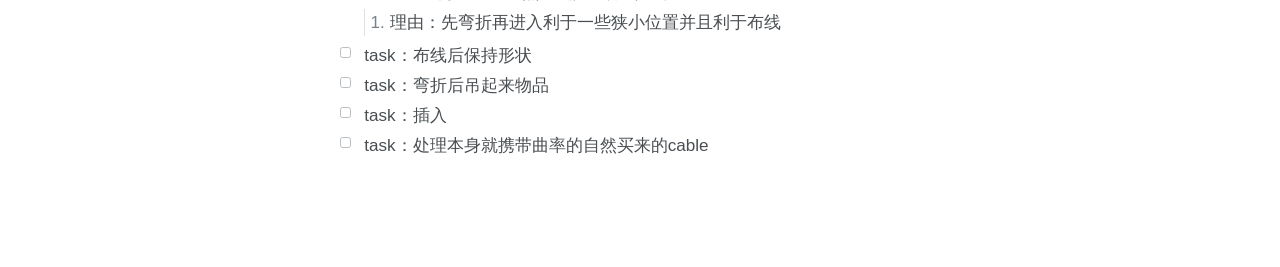
==== commit f5103db5: "Post Wrap V4-DP: dp22-dp29 (the perceived rod, then RGB only: the clean expert, the image-based expe" ====
--- a/index.html
+++ b/index.html
@@ -391,6 +391,10 @@
         <!-- Newest first: one short entry (date + what changed) for every commit to this site.
              Only the newest five show until Expand is clicked; nothing needs moving by hand. -->
         <ul class="news" id="news-list">
+          <li class="news__item">
+            <time class="news__date" datetime="2026-11-20">Nov 20, 2026</time>
+            <p class="news__text"><a href="post-wrap.html#dp-val">Sim › Post Wrap › V4-DP</a>: dp22–dp29 (the perceived rod, then RGB only: the clean expert, the image-based experts vis and vis2, robot-state noise, demonstrations without their near-static steps) with a per-10k validation table and the 50-scene test rows (best RGB: dp27 26/50, 17/30); the expert's changes behind them; older evaluations folded into collapsible entries.</p>
+          </li>
           <li class="news__item">
             <time class="news__date" datetime="2026-11-20">Nov 20, 2026</time>
             <p class="news__text"><a href="post-wrap.html#dp-real-rgb">Sim › Post Wrap › V4-DP › Real robot</a>: the RGB-only policies dp26 and dp23 on the real PiPERs (12 runs, R's table grasp): dp23 brings R over the rod every time but does not close at the right moment (it hovers open 2–4 mm above the table, or closes in the air), dp26 often misses the rod and closes early in the air; R's wrist view barely changes below ~12 mm above the table.</p>
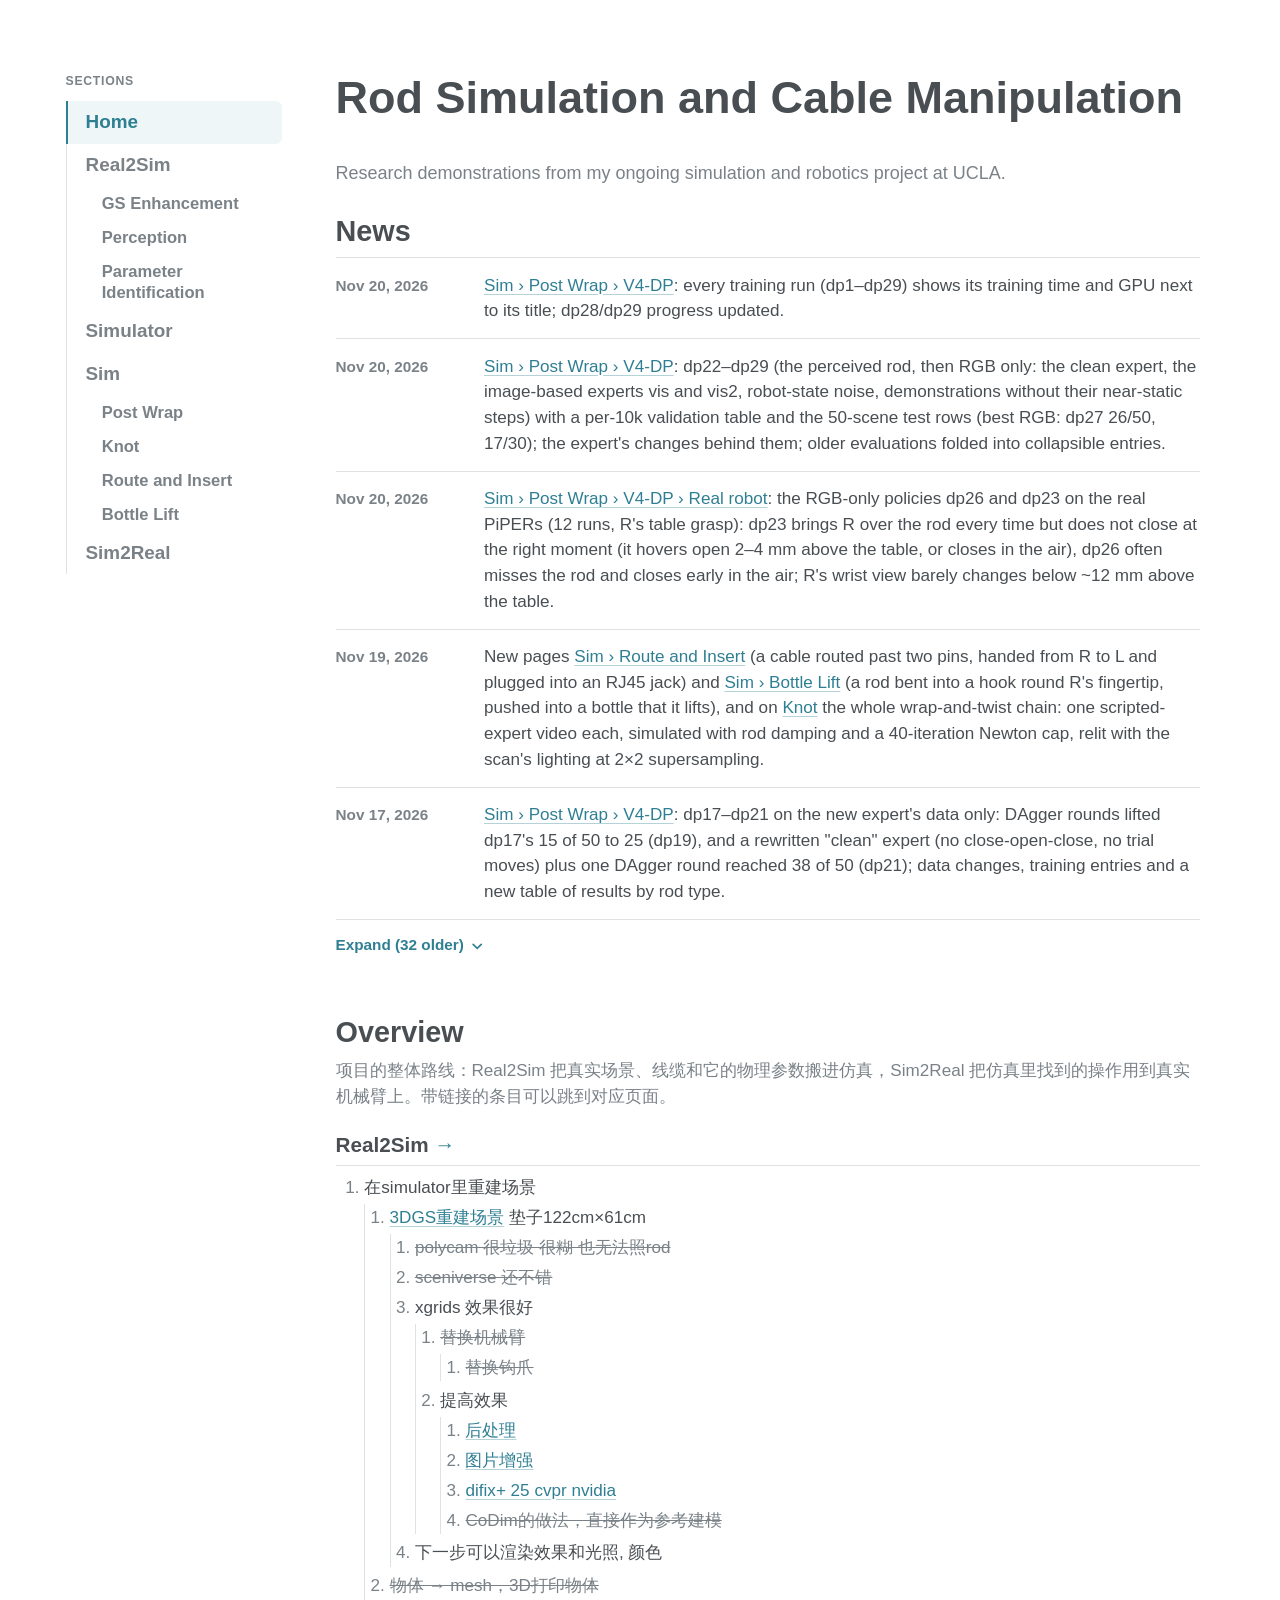
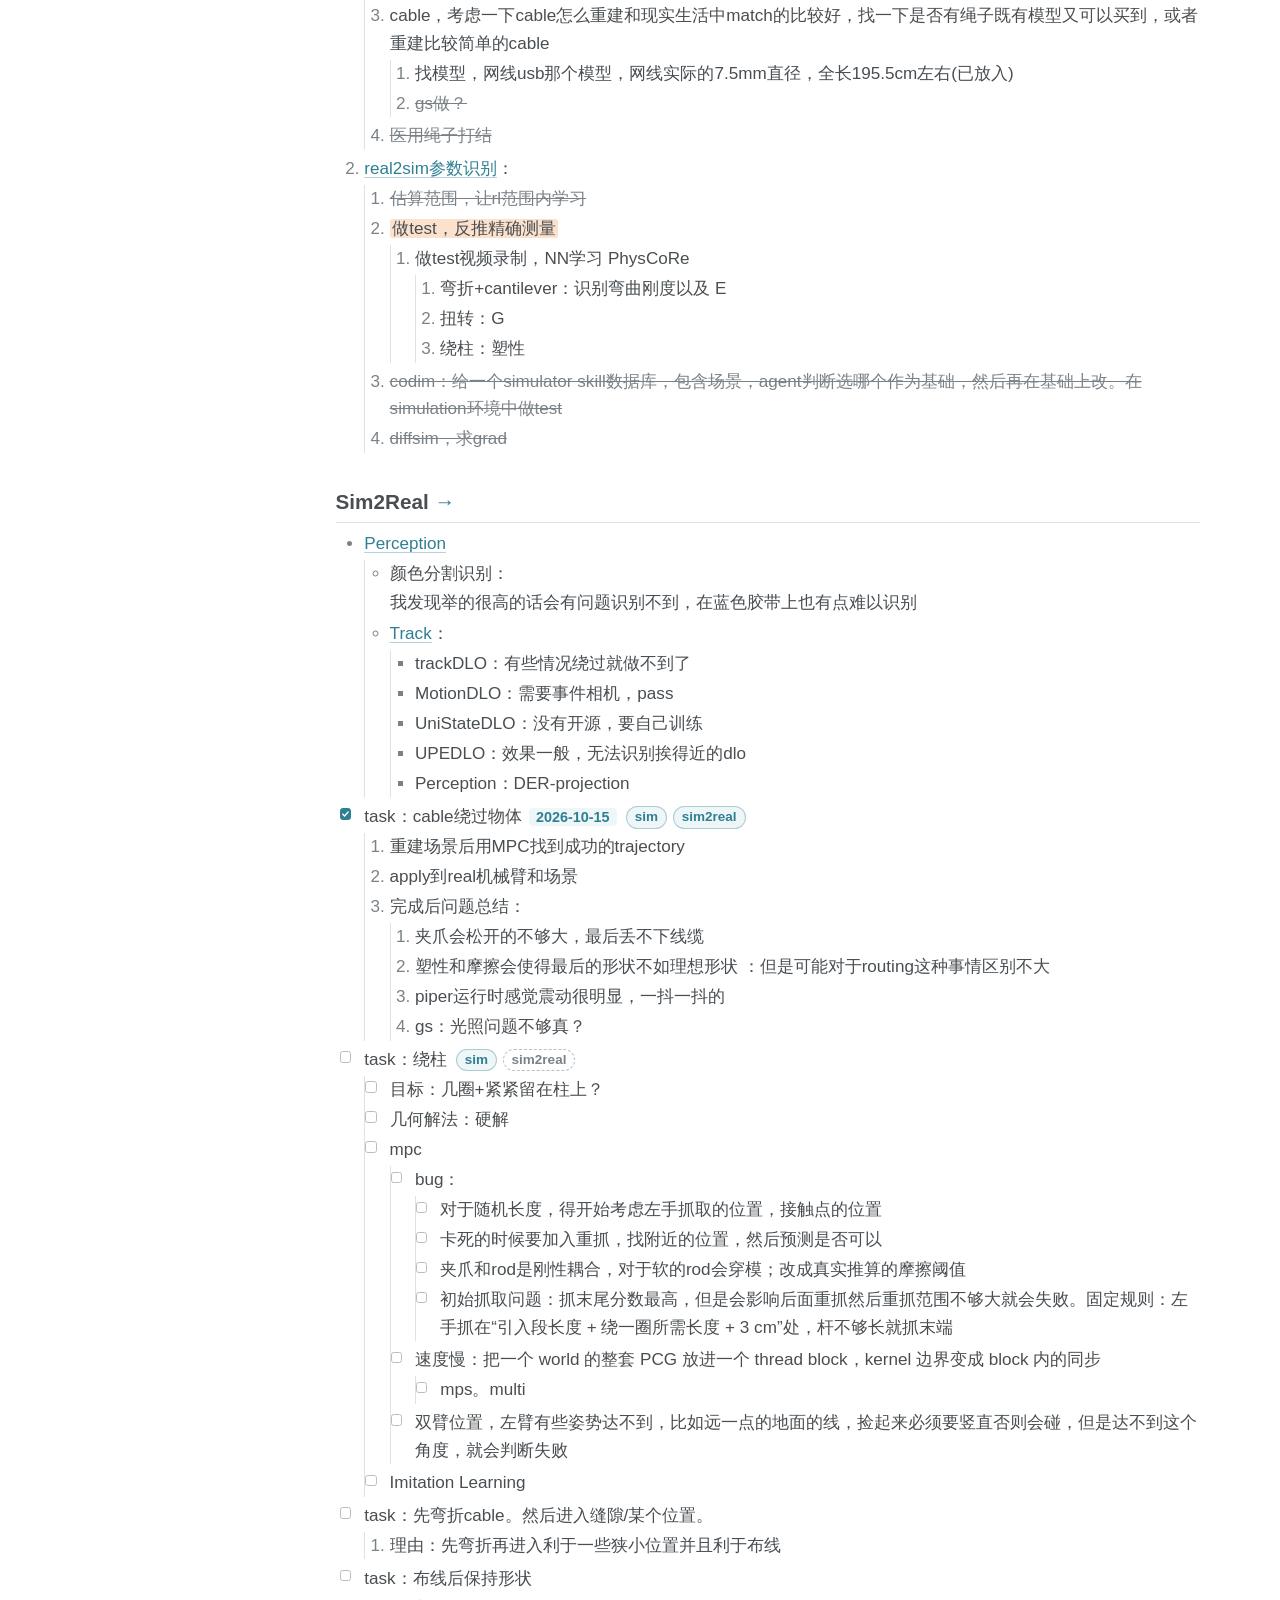
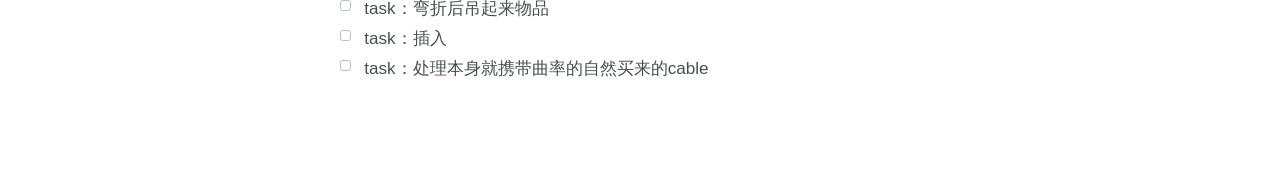
==== commit 0a1c5d3d: "Post Wrap V4-DP: every training run's time and GPU next to its title (dp1-dp29, from the training lo" ====
--- a/index.html
+++ b/index.html
@@ -391,6 +391,10 @@
         <!-- Newest first: one short entry (date + what changed) for every commit to this site.
              Only the newest five show until Expand is clicked; nothing needs moving by hand. -->
         <ul class="news" id="news-list">
+          <li class="news__item">
+            <time class="news__date" datetime="2026-11-20">Nov 20, 2026</time>
+            <p class="news__text"><a href="post-wrap.html#il-v4-dp">Sim › Post Wrap › V4-DP</a>: every training run (dp1–dp29) shows its training time and GPU next to its title; dp28/dp29 progress updated.</p>
+          </li>
           <li class="news__item">
             <time class="news__date" datetime="2026-11-20">Nov 20, 2026</time>
             <p class="news__text"><a href="post-wrap.html#dp-val">Sim › Post Wrap › V4-DP</a>: dp22–dp29 (the perceived rod, then RGB only: the clean expert, the image-based experts vis and vis2, robot-state noise, demonstrations without their near-static steps) with a per-10k validation table and the 50-scene test rows (best RGB: dp27 26/50, 17/30); the expert's changes behind them; older evaluations folded into collapsible entries.</p>
